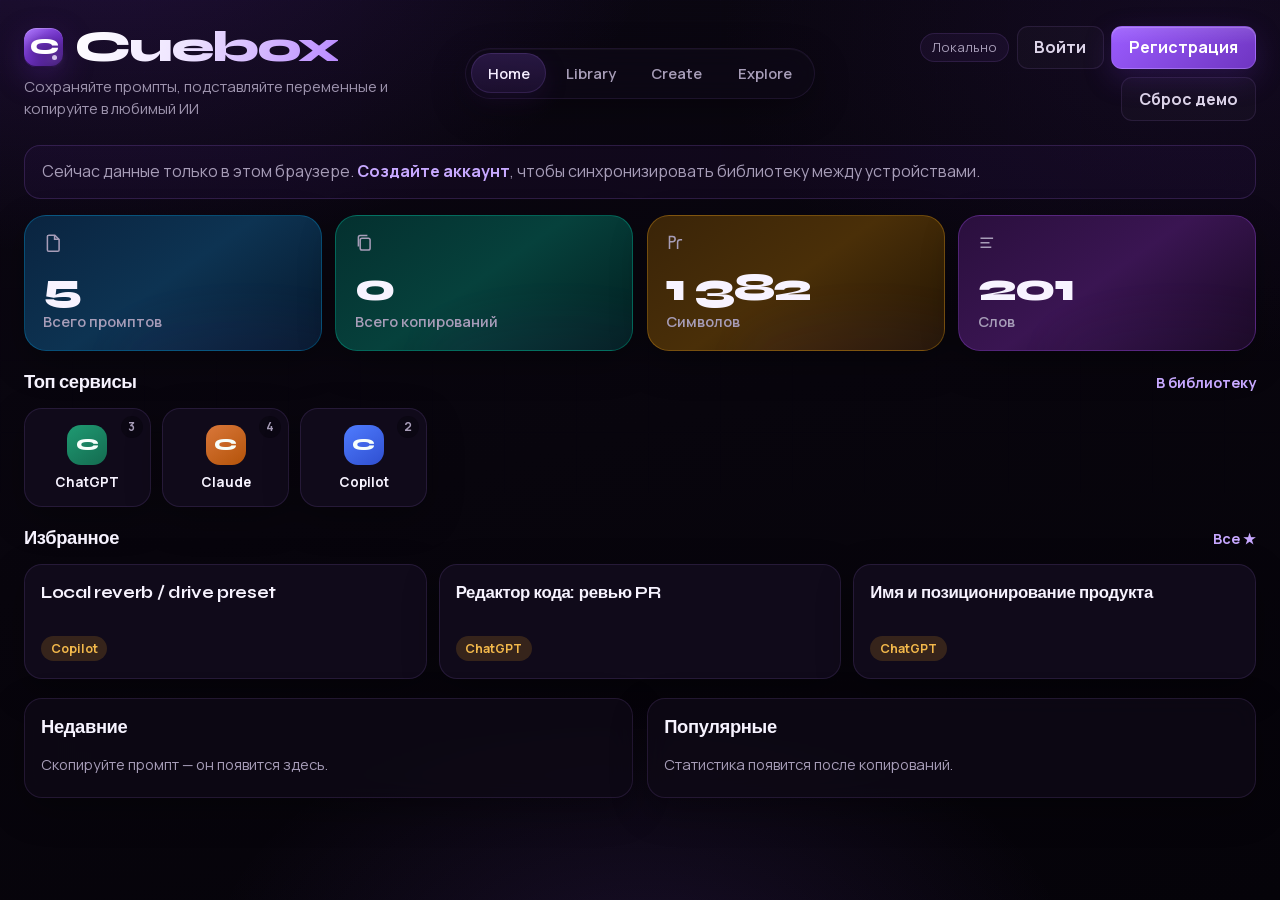
==== sites/cuebox/index.html @ 35fe30e4 "Merged studio site" ====
<!DOCTYPE html><html lang="ru" class="__variable_7abc1f __variable_38dc4b __variable_5d1bfa h-full antialiased"><head><meta charSet="utf-8"/><meta name="viewport" content="width=device-width, initial-scale=1"/><link rel="preload" href="_next/static/media/4c9affa5bc8f420e-s.p.woff2" as="font" crossorigin="" type="font/woff2"/><link rel="preload" href="_next/static/media/558ca1a6aa3cb55e-s.p.woff2" as="font" crossorigin="" type="font/woff2"/><link rel="preload" href="_next/static/media/875ae681bfde4580-s.p.woff2" as="font" crossorigin="" type="font/woff2"/><link rel="preload" href="_next/static/media/8a1d8947e5852e30-s.p.woff2" as="font" crossorigin="" type="font/woff2"/><link rel="preload" href="_next/static/media/ac0e76ddaeeb7981-s.p.woff2" as="font" crossorigin="" type="font/woff2"/><link rel="stylesheet" href="_next/static/css/acbb46bc9d952045.css" data-precedence="next"/><link rel="preload" as="script" fetchPriority="low" href="_next/static/chunks/webpack-81bd179ab46194bc.js"/><script src="_next/static/chunks/4bd1b696-92152b0f5947070d.js" async=""></script><script src="_next/static/chunks/794-9c138c26efa1c28a.js" async=""></script><script src="_next/static/chunks/main-app-238b78edca718746.js" async=""></script><script src="_next/static/chunks/921-24b5e405e42cf2b5.js" async=""></script><script src="_next/static/chunks/512-4f1bf16a954cf375.js" async=""></script><script src="_next/static/chunks/app/layout-832fd880aa1010cd.js" async=""></script><script src="_next/static/chunks/500-b13bb91f5a6311b6.js" async=""></script><script src="_next/static/chunks/app/page-c07bf9dcd7ffc305.js" async=""></script><meta name="theme-color" content="#09060f"/><meta name="color-scheme" content="dark"/><title>Cuebox — AI working library</title><meta name="description" content="Рабочее пространство для промптов, чатов, переменных и повторяемых AI-сценариев."/><meta name="application-name" content="Cuebox"/><link rel="shortcut icon" href="../../icon.svg"/><link rel="icon" href="../../icon.svg"/><link rel="apple-touch-icon" href="../../icon.svg"/><meta name="next-size-adjust" content=""/><script src="_next/static/chunks/polyfills-42372ed130431b0a.js" noModule=""></script></head><body class="min-h-full"><div hidden=""><!--$--><!--/$--></div><!--$!--><template data-dgst="BAILOUT_TO_CLIENT_SIDE_RENDERING"></template><div class="app-shell"><p class="list-empty">Загрузка Cuebox…</p></div><!--/$--><!--$--><!--/$--><!--$!--><template data-dgst="BAILOUT_TO_CLIENT_SIDE_RENDERING"></template><!--/$--><script src="_next/static/chunks/webpack-81bd179ab46194bc.js" id="_R_" async=""></script><script>(self.__next_f=self.__next_f||[]).push([0])</script><script>self.__next_f.push([1,"1:\"$Sreact.fragment\"\n2:I[6467,[\"921\",\"static/chunks/921-24b5e405e42cf2b5.js\",\"512\",\"static/chunks/512-4f1bf16a954cf375.js\",\"177\",\"static/chunks/app/layout-832fd880aa1010cd.js\"],\"AuthProvider\"]\n3:I[5512,[\"921\",\"static/chunks/921-24b5e405e42cf2b5.js\",\"512\",\"static/chunks/512-4f1bf16a954cf375.js\",\"177\",\"static/chunks/app/layout-832fd880aa1010cd.js\"],\"LibraryProvider\"]\n4:I[7121,[],\"\"]\n5:I[4581,[],\"\"]\n6:I[282,[\"921\",\"static/chunks/921-24b5e405e42cf2b5.js\",\"512\",\"static/chunks/512-4f1bf16a954cf375.js\",\"177\",\"static/chunks/app/layout-832fd880aa1010cd.js\"],\"Analytics\"]\n7:I[5064,[\"921\",\"static/chunks/921-24b5e405e42cf2b5.js\",\"500\",\"static/chunks/500-b13bb91f5a6311b6.js\",\"512\",\"static/chunks/512-4f1bf16a954cf375.js\",\"974\",\"static/chunks/app/page-c07bf9dcd7ffc305.js\"],\"AppShell\"]\n8:I[484,[],\"OutletBoundary\"]\n9:\"$Sreact.suspense\"\nb:I[484,[],\"ViewportBoundary\"]\nd:I[484,[],\"MetadataBoundary\"]\nf:I[7123,[],\"default\",1]\n:HL[\"/sites/cuebox/_next/static/media/4c9affa5bc8f420e-s.p.woff2\",\"font\",{\"crossOrigin\":\"\",\"type\":\"font/woff2\"}]\n:HL[\"/sites/cuebox/_next/static/media/558ca1a6aa3cb55e-s.p.woff2\",\"font\",{\"crossOrigin\":\"\",\"type\":\"font/woff2\"}]\n:HL[\"/sites/cuebox/_next/static/media/875ae681bfde4580-s.p.woff2\",\"font\",{\"crossOrigin\":\"\",\"type\":\"font/woff2\"}]\n:HL[\"/sites/cuebox/_next/static/media/8a1d8947e5852e30-s.p.woff2\",\"font\",{\"crossOrigin\":\"\",\"type\":\"font/woff2\"}]\n:HL[\"/sites/cuebox/_next/static/media/ac0e76ddaeeb7981-s.p.woff2\",\"font\",{\"crossOrigin\":\"\",\"type\":\"font/woff2\"}]\n:HL[\"/sites/cuebox/_next/static/css/acbb46bc9d952045.css\",\"style\"]\n0:{\"P\":null,\"c\":[\"\",\"\"],\"q\":\"\",\"i\":false,\"f\":[[[\"\",{\"children\":[\"__PAGE__\",{},\"$undefined\",\"$undefined\",4608]},\"$undefined\",\"$undefined\",4624],[[\"$\",\"$1\",\"c\",{\"children\":[[[\"$\",\"link\",\"0\",{\"rel\":\"stylesheet\",\"href\":\"/sites/cuebox/_next/static/css/acbb46bc9d952045.css\",\"precedence\":\"next\",\"crossOrigin\":\"$undefined\",\"nonce\":\"$undefined\"}]],[\"$\",\"html\",null,{\"lang\":\"ru\",\"className\":\"__variable_7abc1f __variable_38dc4b __variable_5d1bfa h-full antialiased\",\"children\":[\"$\",\"body\",null,{\"className\":\"min-h-full\",\"children\":[[\"$\",\"$L2\",null,{\"children\":[\"$\",\"$L3\",null,{\"children\":[\"$\",\"$L4\",null,{\"parallelRouterKey\":\"children\",\"error\":\"$undefined\",\"errorStyles\":\"$undefined\",\"errorScripts\":\"$undefined\",\"template\":[\"$\",\"$L5\",null,{}],\"templateStyles\":\"$undefined\",\"templateScripts\":\"$undefined\",\"notFound\":[[[\"$\",\"title\",null,{\"children\":\"404: This page could not be found.\"}],[\"$\",\"div\",null,{\"style\":{\"fontFamily\":\"system-ui,\\\"Segoe UI\\\",Roboto,Helvetica,Arial,sans-serif,\\\"Apple Color Emoji\\\",\\\"Segoe UI Emoji\\\"\",\"height\":\"100vh\",\"textAlign\":\"center\",\"display\":\"flex\",\"flexDirection\":\"column\",\"alignItems\":\"center\",\"justifyContent\":\"center\"},\"children\":[\"$\",\"div\",null,{\"children\":[[\"$\",\"style\",null,{\"dangerouslySetInnerHTML\":{\"__html\":\"body{color:#000;background:#fff;margin:0}.next-error-h1{border-right:1px solid rgba(0,0,0,.3)}@media (prefers-color-scheme:dark){body{color:#fff;background:#000}.next-error-h1{border-right:1px solid rgba(255,255,255,.3)}}\"}}],[\"$\",\"h1\",null,{\"className\":\"next-error-h1\",\"style\":{\"display\":\"inline-block\",\"margin\":\"0 20px 0 0\",\"padding\":\"0 23px 0 0\",\"fontSize\":24,\"fontWeight\":500,\"verticalAlign\":\"top\",\"lineHeight\":\"49px\"},\"children\":404}],[\"$\",\"div\",null,{\"style\":{\"display\":\"inline-block\"},\"children\":[\"$\",\"h2\",null,{\"style\":{\"fontSize\":14,\"fontWeight\":400,\"lineHeight\":\"49px\",\"margin\":0},\"children\":\"This page could not be found.\"}]}]]}]}]],[]],\"forbidden\":\"$undefined\",\"unauthorized\":\"$undefined\"}]}]}],[\"$\",\"$L6\",null,{}]]}]}]]}],{\"children\":[[\"$\",\"$1\",\"c\",{\"children\":[[\"$\",\"$L7\",null,{}],null,[\"$\",\"$L8\",null,{\"children\":[\"$\",\"$9\",null,{\"name\":\"Next.MetadataOutlet\",\"children\":\"$@a\"}]}]]}],{},null,false,null]},null,false,null],[\"$\",\"$1\",\"h\",{\"children\":[null,[\"$\",\"$Lb\",null,{\"children\":\"$Lc\"}],[\"$\",\"div\",null,{\"hidden\":true,\"children\":[\"$\",\"$Ld\",null,{\"children\":[\"$\",\"$9\",null,{\"name\":\"Next.Metadata\",\"children\":\"$Le\"}]}]}],[\"$\",\"meta\",null,{\"name\":\"next-size-adjust\",\"content\":\"\"}]]}],false]],\"m\":\"$undefined\",\"G\":[\"$f\",[]],\"S\":true,\"h\":null,\"r\":\"$undefined\",\"s\":\"$undefined\",\"a\":\"$undefined\",\"l\":\"$undefined\",\"p\":\"$undefined\",\"d\":\"$undefined\",\"b\":\"Xi_tEoagxiDTDl_vmZQxE\"}\nc:[[\"$\",\"meta\",\"0\",{\"charSet\":\"utf-8\"}],[\"$\",\"meta\",\"1\",{\"name\":\"viewport\",\"content\":\"width=device-width, initial-scale=1\"}],[\"$\",\"meta\",\"2\",{\"name\":\"theme-color\",\"content\":\"#09060f\"}],[\"$\",\"meta\",\"3\",{\"name\":\"color-scheme\",\"content\":\"dark\"}]]\n10:I[6869,[],\"IconMark\"]\na:null\ne:[[\"$\",\"title\",\"0\",{\"children\":\"Cuebox — AI working library\"}],[\"$\",\"meta\",\"1\",{\"name\":\"description\",\"content\":\"Рабочее пространство для промптов, чатов, переменных и повторяемых AI-сценариев.\"}],[\"$\",\"meta\",\"2\",{\"name\":\"application-name\",\"content\":\"Cuebox\"}],[\"$\",\"link\",\"3\",{\"rel\":\"shortcut icon\",\"href\":\"/icon.svg\"}],[\"$\",\"link\",\"4\",{\"rel\":\"icon\",\"href\":\"/icon.svg\"}],[\"$\",\"link\",\"5\",{\"rel\":\"apple-touch-icon\",\"href\":\"/icon.svg\"}],[\"$\",\"$L10\",\"6\",{}]]\n"])</script></body></html>
---- sites/cuebox/_next/static/css/acbb46bc9d952045.css ----
@font-face{font-family:Syne;font-style:normal;font-weight:600;font-display:swap;src:url(../media/0da54fcd0470ea43-s.woff2) format("woff2");unicode-range:u+0370-0377,u+037a-037f,u+0384-038a,u+038c,u+038e-03a1,u+03a3-03ff}@font-face{font-family:Syne;font-style:normal;font-weight:600;font-display:swap;src:url(../media/680a7121f7a85e3f-s.woff2) format("woff2");unicode-range:u+0100-02ba,u+02bd-02c5,u+02c7-02cc,u+02ce-02d7,u+02dd-02ff,u+0304,u+0308,u+0329,u+1d00-1dbf,u+1e00-1e9f,u+1ef2-1eff,u+2020,u+20a0-20ab,u+20ad-20c4,u+2113,u+2c60-2c7f,u+a720-a7ff}@font-face{font-family:Syne;font-style:normal;font-weight:600;font-display:swap;src:url(../media/8a1d8947e5852e30-s.p.woff2) format("woff2");unicode-range:u+00??,u+0131,u+0152-0153,u+02bb-02bc,u+02c6,u+02da,u+02dc,u+0304,u+0308,u+0329,u+2000-206f,u+20ac,u+2122,u+2191,u+2193,u+2212,u+2215,u+feff,u+fffd}@font-face{font-family:Syne;font-style:normal;font-weight:700;font-display:swap;src:url(../media/0da54fcd0470ea43-s.woff2) format("woff2");unicode-range:u+0370-0377,u+037a-037f,u+0384-038a,u+038c,u+038e-03a1,u+03a3-03ff}@font-face{font-family:Syne;font-style:normal;font-weight:700;font-display:swap;src:url(../media/680a7121f7a85e3f-s.woff2) format("woff2");unicode-range:u+0100-02ba,u+02bd-02c5,u+02c7-02cc,u+02ce-02d7,u+02dd-02ff,u+0304,u+0308,u+0329,u+1d00-1dbf,u+1e00-1e9f,u+1ef2-1eff,u+2020,u+20a0-20ab,u+20ad-20c4,u+2113,u+2c60-2c7f,u+a720-a7ff}@font-face{font-family:Syne;font-style:normal;font-weight:700;font-display:swap;src:url(../media/8a1d8947e5852e30-s.p.woff2) format("woff2");unicode-range:u+00??,u+0131,u+0152-0153,u+02bb-02bc,u+02c6,u+02da,u+02dc,u+0304,u+0308,u+0329,u+2000-206f,u+20ac,u+2122,u+2191,u+2193,u+2212,u+2215,u+feff,u+fffd}@font-face{font-family:Syne;font-style:normal;font-weight:800;font-display:swap;src:url(../media/0da54fcd0470ea43-s.woff2) format("woff2");unicode-range:u+0370-0377,u+037a-037f,u+0384-038a,u+038c,u+038e-03a1,u+03a3-03ff}@font-face{font-family:Syne;font-style:normal;font-weight:800;font-display:swap;src:url(../media/680a7121f7a85e3f-s.woff2) format("woff2");unicode-range:u+0100-02ba,u+02bd-02c5,u+02c7-02cc,u+02ce-02d7,u+02dd-02ff,u+0304,u+0308,u+0329,u+1d00-1dbf,u+1e00-1e9f,u+1ef2-1eff,u+2020,u+20a0-20ab,u+20ad-20c4,u+2113,u+2c60-2c7f,u+a720-a7ff}@font-face{font-family:Syne;font-style:normal;font-weight:800;font-display:swap;src:url(../media/8a1d8947e5852e30-s.p.woff2) format("woff2");unicode-range:u+00??,u+0131,u+0152-0153,u+02bb-02bc,u+02c6,u+02da,u+02dc,u+0304,u+0308,u+0329,u+2000-206f,u+20ac,u+2122,u+2191,u+2193,u+2212,u+2215,u+feff,u+fffd}@font-face{font-family:Syne Fallback;src:local("Arial");ascent-override:93.93%;descent-override:27.93%;line-gap-override:0.00%;size-adjust:98.47%}.__className_7abc1f{font-family:Syne,Syne Fallback;font-style:normal}.__variable_7abc1f{--font-syne:"Syne","Syne Fallback"}@font-face{font-family:Manrope;font-style:normal;font-weight:400;font-display:swap;src:url(../media/438aa629764e75f3-s.woff2) format("woff2");unicode-range:u+0460-052f,u+1c80-1c8a,u+20b4,u+2de0-2dff,u+a640-a69f,u+fe2e-fe2f}@font-face{font-family:Manrope;font-style:normal;font-weight:400;font-display:swap;src:url(../media/875ae681bfde4580-s.p.woff2) format("woff2");unicode-range:u+0301,u+0400-045f,u+0490-0491,u+04b0-04b1,u+2116}@font-face{font-family:Manrope;font-style:normal;font-weight:400;font-display:swap;src:url(../media/51251f8b9793cdb3-s.woff2) format("woff2");unicode-range:u+0370-0377,u+037a-037f,u+0384-038a,u+038c,u+038e-03a1,u+03a3-03ff}@font-face{font-family:Manrope;font-style:normal;font-weight:400;font-display:swap;src:url(../media/e857b654a2caa584-s.woff2) format("woff2");unicode-range:u+0102-0103,u+0110-0111,u+0128-0129,u+0168-0169,u+01a0-01a1,u+01af-01b0,u+0300-0301,u+0303-0304,u+0308-0309,u+0323,u+0329,u+1ea0-1ef9,u+20ab}@font-face{font-family:Manrope;font-style:normal;font-weight:400;font-display:swap;src:url(../media/cc978ac5ee68c2b6-s.woff2) format("woff2");unicode-range:u+0100-02ba,u+02bd-02c5,u+02c7-02cc,u+02ce-02d7,u+02dd-02ff,u+0304,u+0308,u+0329,u+1d00-1dbf,u+1e00-1e9f,u+1ef2-1eff,u+2020,u+20a0-20ab,u+20ad-20c4,u+2113,u+2c60-2c7f,u+a720-a7ff}@font-face{font-family:Manrope;font-style:normal;font-weight:400;font-display:swap;src:url(../media/4c9affa5bc8f420e-s.p.woff2) format("woff2");unicode-range:u+00??,u+0131,u+0152-0153,u+02bb-02bc,u+02c6,u+02da,u+02dc,u+0304,u+0308,u+0329,u+2000-206f,u+20ac,u+2122,u+2191,u+2193,u+2212,u+2215,u+feff,u+fffd}@font-face{font-family:Manrope;font-style:normal;font-weight:500;font-display:swap;src:url(../media/438aa629764e75f3-s.woff2) format("woff2");unicode-range:u+0460-052f,u+1c80-1c8a,u+20b4,u+2de0-2dff,u+a640-a69f,u+fe2e-fe2f}@font-face{font-family:Manrope;font-style:normal;font-weight:500;font-display:swap;src:url(../media/875ae681bfde4580-s.p.woff2) format("woff2");unicode-range:u+0301,u+0400-045f,u+0490-0491,u+04b0-04b1,u+2116}@font-face{font-family:Manrope;font-style:normal;font-weight:500;font-display:swap;src:url(../media/51251f8b9793cdb3-s.woff2) format("woff2");unicode-range:u+0370-0377,u+037a-037f,u+0384-038a,u+038c,u+038e-03a1,u+03a3-03ff}@font-face{font-family:Manrope;font-style:normal;font-weight:500;font-display:swap;src:url(../media/e857b654a2caa584-s.woff2) format("woff2");unicode-range:u+0102-0103,u+0110-0111,u+0128-0129,u+0168-0169,u+01a0-01a1,u+01af-01b0,u+0300-0301,u+0303-0304,u+0308-0309,u+0323,u+0329,u+1ea0-1ef9,u+20ab}@font-face{font-family:Manrope;font-style:normal;font-weight:500;font-display:swap;src:url(../media/cc978ac5ee68c2b6-s.woff2) format("woff2");unicode-range:u+0100-02ba,u+02bd-02c5,u+02c7-02cc,u+02ce-02d7,u+02dd-02ff,u+0304,u+0308,u+0329,u+1d00-1dbf,u+1e00-1e9f,u+1ef2-1eff,u+2020,u+20a0-20ab,u+20ad-20c4,u+2113,u+2c60-2c7f,u+a720-a7ff}@font-face{font-family:Manrope;font-style:normal;font-weight:500;font-display:swap;src:url(../media/4c9affa5bc8f420e-s.p.woff2) format("woff2");unicode-range:u+00??,u+0131,u+0152-0153,u+02bb-02bc,u+02c6,u+02da,u+02dc,u+0304,u+0308,u+0329,u+2000-206f,u+20ac,u+2122,u+2191,u+2193,u+2212,u+2215,u+feff,u+fffd}@font-face{font-family:Manrope;font-style:normal;font-weight:600;font-display:swap;src:url(../media/438aa629764e75f3-s.woff2) format("woff2");unicode-range:u+0460-052f,u+1c80-1c8a,u+20b4,u+2de0-2dff,u+a640-a69f,u+fe2e-fe2f}@font-face{font-family:Manrope;font-style:normal;font-weight:600;font-display:swap;src:url(../media/875ae681bfde4580-s.p.woff2) format("woff2");unicode-range:u+0301,u+0400-045f,u+0490-0491,u+04b0-04b1,u+2116}@font-face{font-family:Manrope;font-style:normal;font-weight:600;font-display:swap;src:url(../media/51251f8b9793cdb3-s.woff2) format("woff2");unicode-range:u+0370-0377,u+037a-037f,u+0384-038a,u+038c,u+038e-03a1,u+03a3-03ff}@font-face{font-family:Manrope;font-style:normal;font-weight:600;font-display:swap;src:url(../media/e857b654a2caa584-s.woff2) format("woff2");unicode-range:u+0102-0103,u+0110-0111,u+0128-0129,u+0168-0169,u+01a0-01a1,u+01af-01b0,u+0300-0301,u+0303-0304,u+0308-0309,u+0323,u+0329,u+1ea0-1ef9,u+20ab}@font-face{font-family:Manrope;font-style:normal;font-weight:600;font-display:swap;src:url(../media/cc978ac5ee68c2b6-s.woff2) format("woff2");unicode-range:u+0100-02ba,u+02bd-02c5,u+02c7-02cc,u+02ce-02d7,u+02dd-02ff,u+0304,u+0308,u+0329,u+1d00-1dbf,u+1e00-1e9f,u+1ef2-1eff,u+2020,u+20a0-20ab,u+20ad-20c4,u+2113,u+2c60-2c7f,u+a720-a7ff}@font-face{font-family:Manrope;font-style:normal;font-weight:600;font-display:swap;src:url(../media/4c9affa5bc8f420e-s.p.woff2) format("woff2");unicode-range:u+00??,u+0131,u+0152-0153,u+02bb-02bc,u+02c6,u+02da,u+02dc,u+0304,u+0308,u+0329,u+2000-206f,u+20ac,u+2122,u+2191,u+2193,u+2212,u+2215,u+feff,u+fffd}@font-face{font-family:Manrope;font-style:normal;font-weight:700;font-display:swap;src:url(../media/438aa629764e75f3-s.woff2) format("woff2");unicode-range:u+0460-052f,u+1c80-1c8a,u+20b4,u+2de0-2dff,u+a640-a69f,u+fe2e-fe2f}@font-face{font-family:Manrope;font-style:normal;font-weight:700;font-display:swap;src:url(../media/875ae681bfde4580-s.p.woff2) format("woff2");unicode-range:u+0301,u+0400-045f,u+0490-0491,u+04b0-04b1,u+2116}@font-face{font-family:Manrope;font-style:normal;font-weight:700;font-display:swap;src:url(../media/51251f8b9793cdb3-s.woff2) format("woff2");unicode-range:u+0370-0377,u+037a-037f,u+0384-038a,u+038c,u+038e-03a1,u+03a3-03ff}@font-face{font-family:Manrope;font-style:normal;font-weight:700;font-display:swap;src:url(../media/e857b654a2caa584-s.woff2) format("woff2");unicode-range:u+0102-0103,u+0110-0111,u+0128-0129,u+0168-0169,u+01a0-01a1,u+01af-01b0,u+0300-0301,u+0303-0304,u+0308-0309,u+0323,u+0329,u+1ea0-1ef9,u+20ab}@font-face{font-family:Manrope;font-style:normal;font-weight:700;font-display:swap;src:url(../media/cc978ac5ee68c2b6-s.woff2) format("woff2");unicode-range:u+0100-02ba,u+02bd-02c5,u+02c7-02cc,u+02ce-02d7,u+02dd-02ff,u+0304,u+0308,u+0329,u+1d00-1dbf,u+1e00-1e9f,u+1ef2-1eff,u+2020,u+20a0-20ab,u+20ad-20c4,u+2113,u+2c60-2c7f,u+a720-a7ff}@font-face{font-family:Manrope;font-style:normal;font-weight:700;font-display:swap;src:url(../media/4c9affa5bc8f420e-s.p.woff2) format("woff2");unicode-range:u+00??,u+0131,u+0152-0153,u+02bb-02bc,u+02c6,u+02da,u+02dc,u+0304,u+0308,u+0329,u+2000-206f,u+20ac,u+2122,u+2191,u+2193,u+2212,u+2215,u+feff,u+fffd}@font-face{font-family:Manrope Fallback;src:local("Arial");ascent-override:103.31%;descent-override:29.07%;line-gap-override:0.00%;size-adjust:103.19%}.__className_38dc4b{font-family:Manrope,Manrope Fallback;font-style:normal}.__variable_38dc4b{--font-manrope:"Manrope","Manrope Fallback"}@font-face{font-family:JetBrains Mono;font-style:normal;font-weight:400;font-display:swap;src:url(../media/edc640959b0c7826-s.woff2) format("woff2");unicode-range:u+0460-052f,u+1c80-1c8a,u+20b4,u+2de0-2dff,u+a640-a69f,u+fe2e-fe2f}@font-face{font-family:JetBrains Mono;font-style:normal;font-weight:400;font-display:swap;src:url(../media/ac0e76ddaeeb7981-s.p.woff2) format("woff2");unicode-range:u+0301,u+0400-045f,u+0490-0491,u+04b0-04b1,u+2116}@font-face{font-family:JetBrains Mono;font-style:normal;font-weight:400;font-display:swap;src:url(../media/64d784ea54a4acde-s.woff2) format("woff2");unicode-range:u+0370-0377,u+037a-037f,u+0384-038a,u+038c,u+038e-03a1,u+03a3-03ff}@font-face{font-family:JetBrains Mono;font-style:normal;font-weight:400;font-display:swap;src:url(../media/ff71da380fbe67dd-s.woff2) format("woff2");unicode-range:u+0102-0103,u+0110-0111,u+0128-0129,u+0168-0169,u+01a0-01a1,u+01af-01b0,u+0300-0301,u+0303-0304,u+0308-0309,u+0323,u+0329,u+1ea0-1ef9,u+20ab}@font-face{font-family:JetBrains Mono;font-style:normal;font-weight:400;font-display:swap;src:url(../media/6d831b18ae5b01dc-s.woff2) format("woff2");unicode-range:u+0100-02ba,u+02bd-02c5,u+02c7-02cc,u+02ce-02d7,u+02dd-02ff,u+0304,u+0308,u+0329,u+1d00-1dbf,u+1e00-1e9f,u+1ef2-1eff,u+2020,u+20a0-20ab,u+20ad-20c4,u+2113,u+2c60-2c7f,u+a720-a7ff}@font-face{font-family:JetBrains Mono;font-style:normal;font-weight:400;font-display:swap;src:url(../media/558ca1a6aa3cb55e-s.p.woff2) format("woff2");unicode-range:u+00??,u+0131,u+0152-0153,u+02bb-02bc,u+02c6,u+02da,u+02dc,u+0304,u+0308,u+0329,u+2000-206f,u+20ac,u+2122,u+2191,u+2193,u+2212,u+2215,u+feff,u+fffd}@font-face{font-family:JetBrains Mono;font-style:normal;font-weight:500;font-display:swap;src:url(../media/edc640959b0c7826-s.woff2) format("woff2");unicode-range:u+0460-052f,u+1c80-1c8a,u+20b4,u+2de0-2dff,u+a640-a69f,u+fe2e-fe2f}@font-face{font-family:JetBrains Mono;font-style:normal;font-weight:500;font-display:swap;src:url(../media/ac0e76ddaeeb7981-s.p.woff2) format("woff2");unicode-range:u+0301,u+0400-045f,u+0490-0491,u+04b0-04b1,u+2116}@font-face{font-family:JetBrains Mono;font-style:normal;font-weight:500;font-display:swap;src:url(../media/64d784ea54a4acde-s.woff2) format("woff2");unicode-range:u+0370-0377,u+037a-037f,u+0384-038a,u+038c,u+038e-03a1,u+03a3-03ff}@font-face{font-family:JetBrains Mono;font-style:normal;font-weight:500;font-display:swap;src:url(../media/ff71da380fbe67dd-s.woff2) format("woff2");unicode-range:u+0102-0103,u+0110-0111,u+0128-0129,u+0168-0169,u+01a0-01a1,u+01af-01b0,u+0300-0301,u+0303-0304,u+0308-0309,u+0323,u+0329,u+1ea0-1ef9,u+20ab}@font-face{font-family:JetBrains Mono;font-style:normal;font-weight:500;font-display:swap;src:url(../media/6d831b18ae5b01dc-s.woff2) format("woff2");unicode-range:u+0100-02ba,u+02bd-02c5,u+02c7-02cc,u+02ce-02d7,u+02dd-02ff,u+0304,u+0308,u+0329,u+1d00-1dbf,u+1e00-1e9f,u+1ef2-1eff,u+2020,u+20a0-20ab,u+20ad-20c4,u+2113,u+2c60-2c7f,u+a720-a7ff}@font-face{font-family:JetBrains Mono;font-style:normal;font-weight:500;font-display:swap;src:url(../media/558ca1a6aa3cb55e-s.p.woff2) format("woff2");unicode-range:u+00??,u+0131,u+0152-0153,u+02bb-02bc,u+02c6,u+02da,u+02dc,u+0304,u+0308,u+0329,u+2000-206f,u+20ac,u+2122,u+2191,u+2193,u+2212,u+2215,u+feff,u+fffd}@font-face{font-family:JetBrains Mono Fallback;src:local("Arial");ascent-override:75.79%;descent-override:22.29%;line-gap-override:0.00%;size-adjust:134.59%}.__className_5d1bfa{font-family:JetBrains Mono,JetBrains Mono Fallback;font-style:normal}.__variable_5d1bfa{--font-jetbrains-mono:"JetBrains Mono","JetBrains Mono Fallback"}

/*! tailwindcss v4.3.3 | MIT License | https://tailwindcss.com */@layer properties{@supports (((-webkit-hyphens:none)) and (not (margin-trim:inline))) or ((-moz-orient:inline) and (not (color:rgb(from red r g b)))){*,::backdrop,:after,:before{--tw-border-style:solid;--tw-shadow:0 0 #0000;--tw-shadow-color:initial;--tw-shadow-alpha:100%;--tw-inset-shadow:0 0 #0000;--tw-inset-shadow-color:initial;--tw-inset-shadow-alpha:100%;--tw-ring-color:initial;--tw-ring-shadow:0 0 #0000;--tw-inset-ring-color:initial;--tw-inset-ring-shadow:0 0 #0000;--tw-ring-inset:initial;--tw-ring-offset-width:0px;--tw-ring-offset-color:#fff;--tw-ring-offset-shadow:0 0 #0000;--tw-outline-style:solid;--tw-blur:initial;--tw-brightness:initial;--tw-contrast:initial;--tw-grayscale:initial;--tw-hue-rotate:initial;--tw-invert:initial;--tw-opacity:initial;--tw-saturate:initial;--tw-sepia:initial;--tw-drop-shadow:initial;--tw-drop-shadow-color:initial;--tw-drop-shadow-alpha:100%;--tw-drop-shadow-size:initial}}}@layer theme{:host,:root{--font-mono:var(--font-mono);--ease-out:cubic-bezier(0,0,.2,1);--default-font-family:var(--font-body);--default-mono-font-family:var(--font-mono)}}@layer base{*,::backdrop,:after,:before{box-sizing:border-box;border:0 solid;margin:0;padding:0}::file-selector-button{box-sizing:border-box;border:0 solid;margin:0;padding:0}:host,html{-webkit-text-size-adjust:100%;tab-size:4;line-height:1.5;font-family:var(--default-font-family,-apple-system,BlinkMacSystemFont,"Segoe UI",Roboto,"Helvetica Neue","Noto Sans",Arial,sans-serif,"Apple Color Emoji","Segoe UI Emoji","Segoe UI Symbol","Noto Color Emoji");font-feature-settings:var(--default-font-feature-settings,normal);font-variation-settings:var(--default-font-variation-settings,normal);-webkit-tap-highlight-color:transparent}hr{height:0;color:inherit;border-top-width:1px}abbr:where([title]){-webkit-text-decoration:underline dotted;text-decoration:underline dotted}h1,h2,h3,h4,h5,h6{font-size:inherit;font-weight:inherit}a{color:inherit;-webkit-text-decoration:inherit;text-decoration:inherit}b,strong{font-weight:bolder}code,kbd,pre,samp{font-family:var(--default-mono-font-family,ui-monospace,SFMono-Regular,Menlo,Monaco,Consolas,"Liberation Mono","Courier New",monospace);font-feature-settings:var(--default-mono-font-feature-settings,normal);font-variation-settings:var(--default-mono-font-variation-settings,normal);font-size:1em}small{font-size:80%}sub,sup{vertical-align:baseline;font-size:75%;line-height:0;position:relative}sub{bottom:-.25em}sup{top:-.5em}table{text-indent:0;border-color:inherit;border-collapse:collapse}:-moz-focusring:where(:not(iframe)){outline:auto}progress{vertical-align:baseline}summary{display:list-item}menu,ol,ul{list-style:none}audio,canvas,embed,iframe,img,object,svg,video{vertical-align:middle;display:block}img,video{max-width:100%;height:auto}button,input,optgroup,select,textarea{font:inherit;font-feature-settings:inherit;font-variation-settings:inherit;letter-spacing:inherit;color:inherit;opacity:1;background-color:#0000;border-radius:0}::file-selector-button{font:inherit;font-feature-settings:inherit;font-variation-settings:inherit;letter-spacing:inherit;color:inherit;opacity:1;background-color:#0000;border-radius:0}:where(select:is([multiple],[size])) optgroup{font-weight:bolder}:where(select:is([multiple],[size])) optgroup option{padding-inline-start:20px}::file-selector-button{margin-inline-end:4px}::placeholder{opacity:1}@supports (not ((-webkit-appearance:-apple-pay-button))) or (contain-intrinsic-size:1px){::placeholder{color:currentColor}@supports (color:color-mix(in lab,red,red)){::placeholder{color:color-mix(in oklab,currentcolor 50%,transparent)}}}textarea{resize:vertical}::-webkit-search-decoration{-webkit-appearance:none}::-webkit-date-and-time-value{min-height:1lh;text-align:inherit}::-webkit-datetime-edit{display:inline-flex}::-webkit-datetime-edit-fields-wrapper{padding:0}::-webkit-datetime-edit,::-webkit-datetime-edit-year-field{padding-block:0}::-webkit-datetime-edit-day-field,::-webkit-datetime-edit-month-field{padding-block:0}::-webkit-datetime-edit-hour-field,::-webkit-datetime-edit-minute-field{padding-block:0}::-webkit-datetime-edit-millisecond-field,::-webkit-datetime-edit-second-field{padding-block:0}::-webkit-datetime-edit-meridiem-field{padding-block:0}::-webkit-calendar-picker-indicator{line-height:1}:-moz-ui-invalid{box-shadow:none}button,input:where([type=button],[type=reset],[type=submit]){appearance:button}::file-selector-button{appearance:button}::-webkit-inner-spin-button,::-webkit-outer-spin-button{height:auto}[hidden]:where(:not([hidden=until-found])){display:none!important}}@layer components;@layer utilities{.visible{visibility:visible}.sr-only{clip-path:inset(50%);white-space:nowrap;border-width:0;width:1px;height:1px;margin:-1px;padding:0;position:absolute;overflow:hidden}.block{display:block}.contents{display:contents}.flex{display:flex}.inline{display:inline}.table{display:table}.h-full{height:100%}.min-h-full{min-height:100%}.flex-wrap{flex-wrap:wrap}.border{border-style:var(--tw-border-style);border-width:1px}.antialiased{-webkit-font-smoothing:antialiased;-moz-osx-font-smoothing:grayscale}.shadow{--tw-shadow:0 1px 3px 0 var(--tw-shadow-color,#0000001a),0 1px 2px -1px var(--tw-shadow-color,#0000001a);box-shadow:var(--tw-inset-shadow),var(--tw-inset-ring-shadow),var(--tw-ring-offset-shadow),var(--tw-ring-shadow),var(--tw-shadow)}.outline{outline-style:var(--tw-outline-style);outline-width:1px}.filter{filter:var(--tw-blur,) var(--tw-brightness,) var(--tw-contrast,) var(--tw-grayscale,) var(--tw-hue-rotate,) var(--tw-invert,) var(--tw-saturate,) var(--tw-sepia,) var(--tw-drop-shadow,)}}:root{color-scheme:dark;--void:#04050d;--paper:#070a18;--ink:#e2f4ff;--ink-soft:#8aa2c8;--mist:#16203c;--accent:#00e5ff;--accent-deep:#0091b8;--accent-text:#6bedff;--magenta:#ff2d9b;--violet:#a855f7;--amber:#ffb020;--danger:#ff4d6d;--glass-soft:#60b0ff0a;--glass:#66b8ff12;--glass-strong:#70c0ff1f;--panel:#0a0f21b8;--panel-strong:#090e1feb;--panel-solid:#0a0f22;--line:#00e5ff24;--line-strong:#00e5ff52;--accent-soft:#00e5ff1a;--accent-line:#00e5ff3d;--accent-edge:#00e5ff80;--ink-veil:#0306108c;--ink-veil-soft:#03061052;--shadow:0 24px 60px #0000008c;--shadow-soft:0 10px 30px #0006;--shadow-lift:0 28px 70px #0000009e;--glow:0 0 24px #00e5ff4d;--glow-strong:0 0 34px #00e5ff73;--glow-magenta:0 0 26px #ff2d9b61;--radius:20px;--radius-sm:14px;--font-display:var(--font-syne),"Segoe UI",sans-serif;--font-body:var(--font-manrope),"Segoe UI",sans-serif;--font-mono:var(--font-jetbrains-mono),ui-monospace,monospace;--ease-out:cubic-bezier(.22,1,.36,1);--ease-spring:cubic-bezier(.34,1.4,.64,1)}*{box-sizing:border-box}body,html{min-height:100%}body{color:var(--ink);font-family:var(--font-body);background:radial-gradient(1100px 640px at 6% -12%,#00e5ff29 0,transparent 60%),radial-gradient(900px 520px at 96% 4%,#ff2d9b24 0,transparent 55%),radial-gradient(760px 460px at 50% 108%,#a855f729 0,transparent 58%),linear-gradient(168deg,#070b1c 0,var(--paper) 46%,var(--void) 100%);background-attachment:fixed;margin:0}body:before{opacity:.5;transform-origin:50% 100%;background-image:linear-gradient(#00e5ff17 1px,#0000 0),linear-gradient(90deg,#00e5ff17 1px,#0000 0);background-size:64px 64px;animation:grid-drift 14s linear infinite;inset:-20% -10% -10%;transform:perspective(520px)rotateX(62deg)scale(1.9);-webkit-mask-image:linear-gradient(#0000 40%,#000 92%);mask-image:linear-gradient(#0000 40%,#000 92%)}body:after,body:before{content:"";pointer-events:none;z-index:0;position:fixed}body:after{mix-blend-mode:screen;opacity:.55;background-image:repeating-linear-gradient(#00e5ff0b 0 1px,#0000 1px 3px);inset:0}a{color:inherit}button,input,select,textarea{font:inherit}.sr-only{clip:rect(0,0,0,0);white-space:nowrap;border:0;width:1px;height:1px;margin:-1px;padding:0;position:absolute;overflow:hidden}.app-shell{z-index:1;width:min(1280px,100% - 2.5rem);animation:rise .75s var(--ease-out) both;margin:0 auto;padding:1.35rem 0 3rem;position:relative}@keyframes rise{0%{opacity:0;transform:translateY(14px)}to{opacity:1;transform:none}}@keyframes brand-in{0%{opacity:0;letter-spacing:-.08em;transform:translateY(8px)}to{opacity:1;letter-spacing:-.045em;transform:none}}@keyframes fade-up{0%{opacity:0;transform:translateY(12px)}to{opacity:1;transform:none}}@keyframes fade-panel{0%{opacity:0;transform:translateY(10px)}to{opacity:1;transform:none}}@keyframes detail-in{0%{opacity:0;transform:translateY(8px)scale(.995)}to{opacity:1;transform:none}}@keyframes soft-pulse{0%,to{opacity:.7;transform:scale(1)}50%{opacity:1;transform:scale(1.05)}}@keyframes shimmer{0%{background-position:0}to{background-position:100%}}@keyframes grid-drift{0%{background-position:0 0,0 0}to{background-position:0 64px,64px 0}}@keyframes scan-sweep{0%{opacity:0;transform:translateY(-100%)}60%,8%{opacity:1}to{opacity:0;transform:translateY(900%)}}@keyframes neon-flicker{0%,to{opacity:1}42%{opacity:1}44%{opacity:.55}46%{opacity:1}62%{opacity:.78}64%{opacity:1}}@keyframes glow-pulse{0%,to{box-shadow:0 0 #00e5ff47}50%{box-shadow:0 0 22px 3px #00e5ff29}}@keyframes hue-cycle{0%{filter:hue-rotate()}to{filter:hue-rotate(1turn)}}@keyframes orbit{0%{transform:rotate(0)}to{transform:rotate(1turn)}}@keyframes glitch-in{0%{opacity:0;clip-path:inset(40% 0 42%);transform:translate(-6px)skew(8deg)}22%{opacity:1;clip-path:inset(8% 0 62%);transform:translate(4px)skew(-6deg)}46%{clip-path:inset(70% 0 12%);transform:translate(-2px)skew(3deg)}70%{clip-path:inset(22% 0 34%);transform:translate(1px)}to{opacity:1;clip-path:inset(0);transform:none}}.site-header{grid-template-columns:minmax(0,1fr) auto minmax(0,1fr);align-items:center;gap:1rem 1.25rem;margin-bottom:1.35rem;display:grid}.brand-block{min-width:0}.brand-row{align-items:center;gap:.65rem;display:flex}.brand-mark{width:2.15rem;height:2.15rem;animation:rise .7s var(--ease-spring) both;flex-shrink:0;display:inline-flex;position:relative}.brand-mark svg{filter:drop-shadow(0 0 10px #00e5ffb3);width:100%;height:100%;animation:neon-flicker 7s step-end 1.2s infinite}.brand-mark:after{content:"";border-left:1px solid #0000;border-bottom:1px solid #0000;border-top:1px solid #0000;border-top-color:var(--accent);border-right:1px solid #0000;border-right-color:var(--magenta);opacity:.75;animation:orbit 5.5s linear infinite;position:absolute;inset:-.32rem}.brand{font-family:var(--font-display);letter-spacing:-.045em;background:linear-gradient(100deg,var(--accent) 0,#7dd3fc 26%,var(--violet) 62%,var(--magenta) 100%);color:#0000;filter:drop-shadow(0 0 18px #00e5ff73);animation:glitch-in .85s var(--ease-out) both;margin:0;font-size:clamp(2rem,3.6vw,2.75rem);font-weight:750;line-height:.95}.brand-link{color:inherit;background:inherit;-webkit-background-clip:text;background-clip:text;text-decoration:none}.tagline{max-width:28rem;color:var(--ink-soft);animation:fade-up .8s var(--ease-out) 80ms both;margin:.55rem 0 0;font-size:.98rem;line-height:1.45}.site-nav{justify-self:center}.site-nav-pill{border:1px solid var(--glass);background:var(--glass);box-shadow:var(--shadow-soft),inset 0 1px 0 var(--glass-strong);-webkit-backdrop-filter:blur(16px)saturate(1.2);backdrop-filter:blur(16px)saturate(1.2);animation:fade-up .75s var(--ease-out) 50ms both;border-radius:999px;align-items:center;gap:.15rem;padding:.28rem;display:inline-flex}.nav-tab{appearance:none;color:var(--ink-soft);font:inherit;cursor:pointer;transition:background .25s var(--ease-out),color .25s var(--ease-out),transform .2s var(--ease-out);background:0 0;border:0;border-radius:999px;padding:.55rem 1rem;font-size:.92rem;font-weight:600;text-decoration:none}.nav-tab:hover{color:var(--ink);background:var(--glass)}.nav-tab.active{color:var(--accent-text);background:var(--panel-strong);box-shadow:0 6px 18px #00e5ff2e}.header-actions{flex-wrap:wrap;justify-content:flex-end;align-items:center;gap:.5rem;display:flex}.toolbar{border:1px solid var(--line);border-radius:var(--radius);background:var(--panel);-webkit-backdrop-filter:blur(14px)saturate(1.15);backdrop-filter:blur(14px)saturate(1.15);box-shadow:var(--shadow),inset 0 1px 0 #00e5ff1f;animation:fade-panel .7s var(--ease-out) .1s both;gap:.85rem;margin-bottom:1rem;padding:1rem 1.1rem;display:grid;position:relative;overflow:hidden}.toolbar:before{content:"";pointer-events:none;background:linear-gradient(#0000,#00e5ff17,#0000);height:12%;animation:scan-sweep 7s linear infinite;position:absolute;top:0;left:0;right:0}.ai-folders{gap:.45rem;display:grid}.ai-folders-label{letter-spacing:.06em;text-transform:uppercase;color:var(--ink-soft);margin:0;font-size:.72rem}.ai-folders-list{flex-wrap:wrap;gap:.4rem;margin:0;padding:0;list-style:none;display:flex}.ai-folder{border:1px solid var(--line);background:var(--glass);border-radius:999px;align-items:stretch;display:inline-flex;overflow:hidden}.ai-folder.active{border-color:var(--accent-edge);background:#00e5ff1c}.ai-folder-name{color:var(--ink);font:inherit;cursor:pointer;background:0 0;border:0;align-items:center;gap:.4rem;padding:.35rem .7rem;font-size:.88rem;font-weight:600;display:inline-flex}span.ai-folder-name{cursor:default}.ai-service-icon{width:1rem;height:1rem;color:var(--accent,#0f6b5c);opacity:.92;flex:none}.ai-folder.active .ai-service-icon{opacity:1}.ai-folder-link{border-left:1px solid var(--line);min-width:1.8rem;color:var(--accent,#0f6b5c);justify-content:center;align-items:center;padding:0 .55rem;font-weight:700;text-decoration:none;display:inline-flex}.ai-folder-link:hover{background:var(--accent-soft)}.toolbar-row{flex-wrap:wrap;justify-content:space-between;align-items:center;gap:.75rem;display:flex}.search-field{flex:18rem;position:relative}.search-icon{width:1rem;height:1rem;color:var(--ink-soft);opacity:.7;pointer-events:none;position:absolute;top:50%;left:.9rem;transform:translateY(-50%)}.field input,.field select,.field textarea,.move-field select,.search-field input,.sort-field select{border:1px solid var(--line);background:var(--panel-strong);width:100%;color:var(--ink);font:inherit;border-radius:12px;outline:none;padding:.72rem .95rem;transition:border-color .2s,box-shadow .2s,transform .2s}.search-field input{padding-left:2.45rem}.field input:focus,.field select:focus,.field textarea:focus,.move-field select:focus,.search-field input:focus,.sort-field select:focus{border-color:var(--accent-edge);box-shadow:0 0 0 4px #00e5ff2e}.detail-actions,.toolbar-actions,.toolbar-side{flex-wrap:wrap;align-items:center;gap:.5rem;display:flex}.btn{font:inherit;cursor:pointer;transition:transform .18s var(--ease-out),background .2s ease,border-color .2s ease,box-shadow .2s ease,filter .2s ease;border:1px solid #0000;border-radius:999px;justify-content:center;align-items:center;gap:.35rem;padding:.55rem 1.05rem;text-decoration:none;display:inline-flex}.btn:hover{transform:translateY(-1px)}.btn:active{transform:translateY(0)}.btn:disabled{opacity:.55;cursor:default;transform:none}.btn-primary{background:linear-gradient(135deg,var(--accent) 0,var(--violet) 100%);color:#03121b;border-color:var(--accent-edge);box-shadow:var(--glow);text-shadow:none;position:relative;overflow:hidden}.btn-primary:after{content:"";transition:transform .55s var(--ease-out);background:linear-gradient(100deg,#0000 20%,#ffffff8c 50%,#0000 80%);position:absolute;inset:0;transform:translate(-120%)}.btn-primary:hover{filter:brightness(1.12);box-shadow:var(--glow-strong)}.btn-primary:hover:after{transform:translate(120%)}.btn-ghost{background:var(--glass-soft);border-color:var(--line);color:var(--ink)}.btn-ghost:hover{border-color:var(--accent-line);background:#00e5ff17}.btn-danger{color:var(--danger);background:0 0;border-color:#ff4d6d6b}.btn-danger:hover{background:#ff4d6d1f}.kind-tabs{flex-wrap:wrap;gap:.35rem;display:flex}.kind-tab,.pill{border:1px solid var(--line);background:var(--glass);color:var(--ink-soft);font:inherit;cursor:pointer;border-radius:999px;padding:.42rem .9rem;font-size:.92rem;font-weight:600;transition:background .2s,color .2s,border-color .2s,transform .18s}.kind-tab:hover,.pill:hover{border-color:var(--accent-line);transform:translateY(-1px)}.kind-tab.active,.pill.active{background:linear-gradient(135deg,var(--accent),var(--violet));border-color:var(--accent-edge);color:#03121b;box-shadow:var(--glow)}.pill{align-items:center;gap:.35rem;display:inline-flex}.pill input{opacity:0;pointer-events:none;position:absolute}.check-line,.sort-field{color:var(--ink-soft);align-items:center;gap:.45rem;font-size:.92rem;display:inline-flex}.sort-field select{width:auto;padding:.4rem .65rem}.count-line{color:var(--ink-soft);margin:0;font-size:.9rem}.tag-filter{flex-wrap:wrap;gap:.35rem;display:flex}.tag-chip{border:1px solid var(--line);background:var(--glass);color:var(--ink-soft);font:inherit;cursor:pointer;border-radius:999px;padding:.22rem .7rem;font-size:.8rem;font-weight:650}.tag-chip.active,.tag-chip:hover{background:var(--accent-soft);color:var(--accent-text);border-color:#00e5ff73}.kbd-hint{color:var(--ink-soft);letter-spacing:.01em;margin:0;font-size:.75rem}.kbd-hint kbd{border:1px solid var(--line);background:var(--glass-strong);min-width:1.15rem;font:inherit;text-align:center;border-radius:6px;padding:.05rem .3rem;font-size:.72rem;font-weight:700;display:inline-block}.home-dashboard{animation:fade-panel .75s var(--ease-out) both;gap:1.15rem;display:grid}.stat-grid{grid-template-columns:repeat(4,minmax(0,1fr));gap:.85rem;display:grid}.stat-card{border:1px solid var(--glass-soft);min-height:8.5rem;box-shadow:var(--shadow-soft);animation:fade-up .7s var(--ease-out) both;transition:transform .25s var(--ease-out),box-shadow .25s var(--ease-out);border-radius:22px;align-content:end;gap:.15rem;padding:1.1rem 1.15rem;display:grid;position:relative;overflow:hidden}.stat-card:hover{box-shadow:var(--shadow-lift);transform:translateY(-3px)}.skeleton-pulse{position:relative;overflow:hidden}.skeleton-pulse:before{background:linear-gradient(100deg,transparent 20%,var(--glass-soft) 45%,transparent 70%);background-size:200% 100%;animation:shimmer 1.4s ease-in-out infinite;inset:0}.skeleton-pulse:before,.stat-card:after{content:"";pointer-events:none;position:absolute}.stat-card:after{background:var(--glass-soft);filter:blur(18px);border-radius:50%;height:70%;inset:auto -20% -40% 30%}.stat-card.tone-blue{background:linear-gradient(145deg,#0a2440,#0d3352 48%,#06182c);border-color:#00b7ff47;animation-delay:20ms}.stat-card.tone-green{background:linear-gradient(145deg,#04302f,#06413c 48%,#021f20);border-color:#00ffd042;animation-delay:70ms}.stat-card.tone-amber{background:linear-gradient(145deg,#3a2408,#4a2f08 48%,#231504);border-color:#ffb0204d;animation-delay:.12s}.stat-card.tone-ink{background:linear-gradient(145deg,#2a0f3d,#3a1552 48%,#170821);border-color:#a855f74d;animation-delay:.17s}.stat-icon{width:1.35rem;height:1.35rem;color:var(--ink-soft);position:absolute;top:1rem;left:1.05rem}.stat-icon svg{width:100%;height:100%}.stat-value{font-family:var(--font-display);letter-spacing:-.04em;color:var(--ink);font-size:clamp(2rem,3vw,2.55rem);font-weight:750;line-height:1}.stat-label{color:var(--ink-soft);font-size:.92rem;font-weight:600}.home-section{animation:fade-up .7s var(--ease-out) both}.section-head{justify-content:space-between;align-items:baseline;gap:1rem;margin-bottom:.7rem;display:flex}.section-head h2{font-family:var(--font-display);letter-spacing:-.02em;margin:0;font-size:1.15rem;font-weight:700}.text-link{color:var(--accent-text);font:inherit;cursor:pointer;background:0 0;border:0;padding:0;font-size:.9rem;font-weight:650}.text-link:hover{text-decoration:underline}.service-row{grid-template-columns:repeat(auto-fill,minmax(118px,1fr));gap:.7rem;display:grid}.service-tile{appearance:none;border:1px solid var(--line);background:var(--panel-strong);box-shadow:var(--shadow-soft);cursor:pointer;animation:fade-up .65s var(--ease-out) both;transition:transform .22s var(--ease-out),box-shadow .22s var(--ease-out),border-color .22s ease;border-radius:18px;justify-items:center;gap:.45rem;padding:1rem .75rem .85rem;display:grid;position:relative}.service-tile:hover{box-shadow:var(--shadow-lift);border-color:var(--accent-line);transform:translateY(-3px)scale(1.01)}.service-badge{background:var(--ink-veil-soft);min-width:1.35rem;height:1.35rem;color:var(--ink-soft);border-radius:999px;place-items:center;padding:0 .35rem;font-size:.72rem;font-weight:700;display:grid;position:absolute;top:.45rem;right:.45rem}.service-mark{width:2.5rem;height:2.5rem;font-family:var(--font-display);color:#f7fffb;background:linear-gradient(145deg,var(--accent),var(--accent-deep));border-radius:14px;place-items:center;font-size:1.1rem;font-weight:750;display:grid}.service-chatgpt .service-mark{background:linear-gradient(145deg,#1f9a72,#146b50)}.service-claude .service-mark{background:linear-gradient(145deg,#d9773a,#b45309)}.service-gemini .service-mark{background:linear-gradient(145deg,#4b7ec8,#2f5ea3)}.service-copilot .service-mark{background:linear-gradient(145deg,#4f7cff,#2f4fd0)}.service-perplexity .service-mark{background:linear-gradient(145deg,#2aa7b5,#1a7f8b)}.service-grok .service-mark{background:linear-gradient(145deg,#3d4654,#1f2630)}.service-deepseek .service-mark{background:linear-gradient(145deg,#3f6fd8,#274ea8)}.service-name{color:var(--ink);font-size:.84rem;font-weight:650}.last-used-card{text-align:left;appearance:none;border:1px solid var(--line);background:var(--panel-strong);width:100%;box-shadow:var(--shadow-soft);cursor:pointer;transition:transform .22s var(--ease-out),box-shadow .22s var(--ease-out),border-color .22s ease;border-radius:18px;justify-content:space-between;align-items:center;gap:1rem;padding:1.05rem 1.15rem;display:flex}.last-used-card:hover{box-shadow:var(--shadow-lift);border-color:var(--accent-line);transform:translateY(-2px)}.last-used-card strong{font-family:var(--font-display);letter-spacing:-.02em;margin-bottom:.35rem;font-size:1.15rem;display:block}.last-used-card p{color:var(--ink-soft);flex-wrap:wrap;align-items:center;gap:.45rem;margin:0;font-size:.9rem;display:flex}.inline-model{color:var(--amber);background:#ffb02029;border-radius:999px;align-items:center;padding:.12rem .55rem;font-size:.78rem;font-weight:700;display:inline-flex}.chevron{color:var(--ink-soft);transition:transform .2s var(--ease-out);font-size:1.2rem}.last-used-card:hover .chevron{color:var(--accent-text);transform:translate(4px)}.favorites-grid{grid-template-columns:repeat(3,minmax(0,1fr));gap:.75rem;display:grid}.favorite-card{appearance:none;border:1px solid var(--line);background:var(--panel-strong);box-shadow:var(--shadow-soft);text-align:left;cursor:pointer;min-height:7.2rem;animation:fade-up .65s var(--ease-out) both;transition:transform .22s var(--ease-out),box-shadow .22s var(--ease-out),border-color .22s ease;border-radius:18px;align-content:space-between;gap:.75rem;padding:1.05rem 1rem;display:grid}.favorite-card:hover{box-shadow:var(--shadow-lift);border-color:var(--accent-line);transform:translateY(-3px)}.favorite-card strong{font-family:var(--font-display);letter-spacing:-.02em;font-size:1.05rem;line-height:1.25}.favorite-meta{width:fit-content;color:var(--amber);background:#ffb02029;border-radius:999px;padding:.2rem .6rem;font-size:.78rem;font-weight:700;display:inline-flex}.empty-strip{border:1px dashed var(--line-strong);color:var(--ink-soft);background:var(--glass-soft);border-radius:18px;flex-wrap:wrap;justify-content:space-between;align-items:center;gap:.85rem;padding:1.25rem;display:flex}.empty-strip p{margin:0}.home-lists{grid-template-columns:1fr 1fr;gap:.9rem;display:grid}.list-panel{border:1px solid var(--line);border-radius:var(--radius);background:var(--panel);-webkit-backdrop-filter:blur(12px);backdrop-filter:blur(12px);box-shadow:var(--shadow-soft);padding:.95rem 1rem .55rem}.usage-list{margin:0;padding:0;list-style:none}.usage-list li+li{border-top:1px solid var(--line)}.usage-list button{appearance:none;text-align:left;cursor:pointer;width:100%;color:inherit;background:0 0;border:0;border-radius:10px;justify-content:space-between;align-items:center;gap:1rem;padding:.85rem .2rem;transition:background .18s;display:flex}.usage-list button:hover{background:#00e5ff0f}.usage-list strong{letter-spacing:-.01em;font-size:.98rem;display:block}.usage-list em{color:var(--ink-soft);margin-top:.18rem;font-size:.82rem;font-style:normal;display:block}.usage-meta{color:var(--ink-soft);white-space:nowrap;font-size:.86rem;font-weight:650}.empty-inline{color:var(--ink-soft);margin:.35rem 0 .85rem;font-size:.92rem}.workspace{min-height:64vh;animation:fade-panel .8s var(--ease-out) .12s both;grid-template-columns:232px minmax(260px,340px) minmax(0,1fr);gap:1rem;display:grid}.folder-pane,.main-pane,.sidebar{border:1px solid var(--line);border-radius:var(--radius);background:var(--panel);-webkit-backdrop-filter:blur(14px)saturate(1.1);backdrop-filter:blur(14px)saturate(1.1);box-shadow:var(--shadow);overflow:hidden}.folder-pane,.sidebar{flex-direction:column;max-height:74vh;display:flex;overflow:auto}.folder-nav{gap:.15rem;padding:0 .45rem .75rem;display:grid}.folder-section-head{color:var(--ink-soft);letter-spacing:.08em;text-transform:uppercase;justify-content:space-between;align-items:center;margin:.7rem .35rem .25rem;font-size:.72rem;font-weight:750;display:flex}.folder-add{color:var(--accent-text);font:inherit;letter-spacing:0;text-transform:none;cursor:pointer;background:0 0;border:0;font-size:.78rem;font-weight:700}.folder-tree{margin:0;padding:0;list-style:none}.folder-row{width:100%;color:inherit;font:inherit;cursor:pointer;background:0 0;border:1px solid #0000;border-radius:12px;align-items:center;padding:0;display:flex}button.folder-row{text-align:left;gap:.4rem;padding:.42rem .55rem;font-size:.9rem;font-weight:650}.folder-row:hover{background:#00e5ff0f}.folder-row.active{background:var(--accent-soft);border-color:#00e5ff38}.folder-main{min-width:0;color:inherit;font:inherit;cursor:pointer;text-align:left;background:0 0;border:0;flex:1;align-items:center;gap:.4rem;padding:.42rem .35rem .42rem .55rem;font-size:.9rem;font-weight:650;display:flex}.folder-name{text-overflow:ellipsis;white-space:nowrap;min-width:0;overflow:hidden}.folder-count{color:var(--ink-soft);margin-left:auto;font-size:.75rem;font-weight:650}.folder-ico{text-align:center;width:1rem;color:var(--ink-soft);flex:none;font-size:.8rem}.folder-ops{opacity:0;transition:opacity .15s;display:flex}.folder-row.active .folder-ops,.folder-row:focus-within .folder-ops,.folder-row:hover .folder-ops{opacity:1}.folder-op{width:1.35rem;height:1.35rem;color:var(--ink-soft);font:inherit;cursor:pointer;background:0 0;border:0;border-radius:8px;justify-content:center;align-items:center;font-size:.85rem;text-decoration:none;display:inline-flex}.folder-op:hover{color:var(--accent-text);background:#00e5ff2e}.folder-empty{color:var(--ink-soft);margin:.35rem .55rem;font-size:.85rem}.pane-label{z-index:2;letter-spacing:.08em;text-transform:uppercase;color:var(--ink-soft);background:linear-gradient(180deg,var(--panel-strong) 0,var(--glass) 70%,transparent 100%);-webkit-backdrop-filter:blur(8px);backdrop-filter:blur(8px);padding:.85rem 1rem .55rem;font-size:.75rem;font-weight:750;position:sticky;top:0}.item-list{margin:0;padding:.2rem .5rem .6rem;list-style:none}.item-row{text-align:left;width:100%;color:inherit;cursor:pointer;transition:background .2s ease,border-color .2s ease,transform .18s var(--ease-out),box-shadow .2s ease;animation:fade-up .5s var(--ease-out) both;background:0 0;border:1px solid #0000;border-radius:16px;padding:.9rem .95rem}.item-row:hover{border-color:var(--accent-line);box-shadow:inset 2px 0 0 var(--accent-edge);background:#00e5ff21;transform:translate(4px)}.item-row.active{background:var(--accent-soft);border-color:var(--accent-line);box-shadow:inset 3px 0 0 var(--accent),var(--glow)}.item-row-bottom,.item-row-top{justify-content:space-between;align-items:center;gap:.5rem;display:flex}.item-row-title{font-family:var(--font-display);letter-spacing:-.02em;margin-top:.45rem;font-size:1.05rem;font-weight:700}.item-row-preview{color:var(--ink-soft);-webkit-line-clamp:2;-webkit-box-orient:vertical;margin:.35rem 0 .55rem;font-size:.9rem;line-height:1.4;display:-webkit-box;overflow:hidden}.item-date{color:var(--ink-soft);font-size:.78rem}.kind-badge{letter-spacing:.02em;text-transform:uppercase;border-radius:999px;align-items:center;padding:.18rem .55rem;font-size:.75rem;font-weight:700;display:inline-flex}.kind-prompt{color:var(--accent-text);background:#00e5ff2e}.kind-tip{color:var(--amber);background:#ffb02029}.kind-task{color:#c9a6ff;background:#a855f72e}.kind-chat{color:#ff86c8;background:#ff2d9b29}.tag-row{flex-wrap:wrap;gap:.3rem;display:flex}.tag{border:1px solid var(--line);color:var(--ink-soft);border-radius:999px;padding:.12rem .5rem;font-size:.75rem}.fav{color:#8aa2c880;transition:color .2s ease,transform .2s var(--ease-spring);font-size:1rem;line-height:1}.fav:hover{transform:scale(1.15)}.fav.on{color:var(--amber)}.row-ops{align-items:center;gap:.35rem;display:inline-flex}.row-copy{color:#8aa2c88c;font-size:.95rem;line-height:1}.row-copy:hover{color:var(--accent-text)}.detail-empty,.list-empty{color:var(--ink-soft);text-align:center;padding:2.4rem 1.5rem}.detail-empty{background:radial-gradient(420px 220px at 50% 30%,#00e5ff1c,#0000 70%);place-content:center;gap:.35rem;min-height:100%;display:grid}.detail-empty-brand{font-family:var(--font-display);color:var(--ink);letter-spacing:-.03em;margin:0 0 .35rem;font-size:2rem;font-weight:750}.muted{opacity:.8}.detail-panel{min-height:100%;animation:detail-in .4s var(--ease-out) both;padding:1.45rem 1.5rem 1.7rem}.detail-head{justify-content:space-between;align-items:flex-start;gap:1rem;margin-bottom:.95rem;display:flex}.detail-head h2{font-family:var(--font-display);letter-spacing:-.03em;margin:.45rem 0 0;font-size:clamp(1.55rem,2.6vw,2.05rem);line-height:1.15}.detail-tags{margin-bottom:1rem}.body-block{white-space:pre-wrap;word-break:break-word;font-family:var(--font-mono);background:var(--ink-veil-soft);border:1px solid var(--line);box-shadow:inset 0 1px 0 var(--glass);border-radius:16px;margin:0;padding:1.1rem 1.15rem;font-size:.92rem;line-height:1.58}.chat-thread{gap:.75rem;display:grid}.chat-summary{color:var(--ink-soft);margin:0 0 .25rem}.chat-bubble{border:1px solid var(--line);background:var(--glass-strong);animation:fade-up .45s var(--ease-out) both;border-radius:16px;padding:.9rem 1.05rem}.chat-bubble.role-assistant{background:#00e5ff1c}.chat-bubble.role-system{background:#ffb0201f}.chat-role{letter-spacing:.06em;text-transform:uppercase;color:var(--ink-soft);margin-bottom:.35rem;font-size:.72rem;font-weight:750;display:block}.chat-bubble p{white-space:pre-wrap;margin:0;line-height:1.5}.modal-root{z-index:40;-webkit-backdrop-filter:blur(6px);backdrop-filter:blur(6px);background:#02040cb8;place-items:center;padding:1rem;animation:fade-panel .2s both;display:grid;position:fixed;inset:0}.modal-panel{border:1px solid var(--line);background:var(--panel-solid);border-color:var(--line-strong);width:min(680px,100%);max-height:min(90vh,860px);box-shadow:0 36px 90px #000000b3,var(--glow);animation:detail-in .35s var(--ease-out) both;border-radius:22px;overflow:auto}.modal-foot,.modal-head{justify-content:space-between;align-items:center;gap:.75rem;display:flex}.modal-head{padding:1.1rem 1.2rem .3rem}.modal-head h2{font-family:var(--font-display);letter-spacing:-.02em;margin:0;font-size:1.35rem}.icon-btn{cursor:pointer;color:var(--ink-soft);background:0 0;border:0;font-size:1.6rem;line-height:1;transition:transform .15s,color .15s}.icon-btn:hover{color:var(--ink);transform:scale(1.06)}.editor-form{gap:.9rem;padding:.5rem 1.2rem 1.2rem;display:grid}.kind-picker{border:0;margin:0;padding:0}.kind-picker legend{color:var(--ink-soft);margin-bottom:.45rem;font-size:.85rem}.kind-picker-row{flex-wrap:wrap;gap:.4rem;display:flex}.field{gap:.35rem;display:grid}.field span{color:var(--ink-soft);font-size:.85rem}.field textarea{resize:vertical;min-height:6rem}.field textarea.mono{font-family:var(--font-mono);font-size:.9rem}.form-error{color:var(--danger);margin:0;font-size:.9rem}.modal-foot{justify-content:flex-end;padding-top:.25rem}.auth-status{flex-wrap:wrap;align-items:center;gap:.45rem;display:flex}.mode-pill{border:1px solid var(--line);color:var(--ink-soft);background:var(--glass);border-radius:999px;padding:.25rem .7rem;font-size:.8rem}.mode-pill.cloud{color:var(--accent-text);border-color:var(--accent-line);background:#00e5ff2e}.user-email{color:var(--ink-soft);font-size:.9rem}.sync-banner{color:var(--ink-soft);animation:fade-up .55s var(--ease-out) both;background:#00e5ff1c;border:1px solid #00e5ff38;border-radius:16px;margin:0 0 1rem;padding:.9rem 1.05rem;line-height:1.45}.sync-banner a{color:var(--accent-text);font-weight:650}.sync-banner.action{flex-wrap:wrap;justify-content:space-between;align-items:center;gap:.75rem;display:flex}.banner-actions{gap:.4rem;display:flex}.auth-page{z-index:1;place-items:center;min-height:100vh;padding:1.5rem;display:grid;position:relative}.auth-card{border:1px solid var(--line);background:var(--panel);-webkit-backdrop-filter:blur(14px);backdrop-filter:blur(14px);width:min(420px,100%);box-shadow:var(--shadow);animation:rise .7s var(--ease-out) both;border-radius:22px;padding:1.6rem}.auth-brand{letter-spacing:-.03em;background:linear-gradient(100deg,var(--accent) 0,var(--magenta) 100%);color:#0000;filter:drop-shadow(0 0 16px #00e5ff59);-webkit-background-clip:text;background-clip:text;font-size:1.8rem;font-weight:750}.auth-brand,.auth-card h1{font-family:var(--font-display)}.auth-card h1{letter-spacing:-.02em;margin:.85rem 0 .35rem;font-size:1.55rem}.auth-lead{color:var(--ink-soft);margin:0 0 1.1rem;line-height:1.45}.auth-form{gap:.85rem;display:grid}.auth-switch{color:var(--ink-soft);margin:0;font-size:.92rem}.auth-switch a{color:var(--accent-text);font-weight:650}.collection-chip{font:inherit;color:var(--ink-soft);cursor:pointer;background:#a855f729;border:0;border-radius:999px;margin-left:.45rem;padding:.18rem .55rem;font-size:.75rem;font-weight:650;display:inline-flex}.tag-button{font:inherit;cursor:pointer;background:0 0;border:0}.preset-meta{flex-wrap:wrap;gap:.4rem;margin:0 0 .85rem;display:flex}.preset-meta span{color:var(--amber);background:#ffb02029;border-radius:999px;padding:.18rem .6rem;font-size:.78rem;font-weight:650}.move-field{color:var(--ink-soft);align-items:center;gap:.65rem;margin:0 0 .9rem;font-size:.86rem;font-weight:650;display:flex}.move-field select{flex:1;min-width:0;padding:.4rem .65rem}.chat-editor{gap:.65rem;display:grid}.chat-editor-head{color:var(--ink-soft);justify-content:space-between;align-items:center;font-size:.85rem;display:flex}.chat-editor-row{border:1px solid var(--line);background:var(--glass);border-radius:12px;gap:.45rem;padding:.75rem;display:grid}.chat-editor-row select,.field select{padding:.55rem .75rem}.chat-editor-row select,.chat-editor-row textarea,.field select{border:1px solid var(--line);background:var(--panel-strong);width:100%;color:var(--ink);font:inherit;border-radius:12px}.chat-editor-row textarea{resize:vertical;padding:.65rem .75rem}.modal-panel.wide{width:min(820px,100%)}.usage-line{color:var(--ink-soft);margin:.4rem 0 0;font-size:.88rem}.variants-bar{flex-wrap:wrap;align-items:center;gap:.35rem;margin-bottom:.95rem;display:flex}.model-tag{background:var(--accent-soft);color:var(--accent-text);border-color:#00e5ff38}.explore-hero{border:1px solid var(--glass-soft);color:var(--ink);box-shadow:var(--shadow);animation:fade-up .75s var(--ease-out) both;background:radial-gradient(500px 280px at 18% 20%,#00e5ff52,#0000 62%),radial-gradient(420px 260px at 82% 30%,#ff2d9b42,#0000 58%),linear-gradient(145deg,#0b1030,#070a1c 55%,#10082a);border-radius:28px;align-items:center;min-height:11rem;margin-bottom:1rem;padding:2.2rem 2rem;display:grid;position:relative;overflow:hidden}.explore-hero-orb{background:radial-gradient(circle at 30% 30%,#00e5ff6b,#0000 55%),linear-gradient(145deg,#00e5ff1a,#ff2d9b0f);border:1px solid #00e5ff38;border-radius:28px;width:9rem;height:9rem;animation:soft-pulse 4.5s ease-in-out infinite;position:absolute;top:50%;right:8%;transform:translateY(-50%);box-shadow:0 0 40px #00e5ff66,inset 0 0 24px #00e5ff1a}.explore-hero-copy{z-index:1;max-width:34rem;position:relative}.explore-kicker{letter-spacing:.12em;text-transform:uppercase;color:var(--ink-soft);margin:0 0 .45rem;font-size:.78rem;font-weight:750}.explore-hero h1{font-family:var(--font-display);letter-spacing:-.035em;margin:0;font-size:clamp(1.9rem,3.5vw,2.6rem);line-height:1.05}.explore-hero p{color:var(--ink-soft);max-width:30rem;margin:.65rem 0 0;line-height:1.45}.explore-toolbar{animation-delay:80ms}.category-grid{grid-template-columns:repeat(4,minmax(0,1fr));gap:.85rem;margin-bottom:1rem;display:grid}.category-card{appearance:none;border:1px solid var(--line);text-align:left;cursor:pointer;min-height:9.5rem;box-shadow:var(--shadow-soft);animation:fade-up .65s var(--ease-out) both;transition:transform .22s var(--ease-out),box-shadow .22s var(--ease-out);border-radius:20px;align-content:start;gap:.45rem;padding:1.05rem 1rem 1.1rem;display:grid}.category-card:hover{box-shadow:var(--shadow-lift);transform:translateY(-3px)}.category-card.tone-blue{background:linear-gradient(160deg,#0a2440,#061627);border-color:#00b7ff42}.category-card.tone-green{background:linear-gradient(160deg,#04322f,#02201d);border-color:#00ffd03d}.category-card.tone-amber{background:linear-gradient(160deg,#38230a,#1e1305);border-color:#ffb02042}.category-card.tone-ink{background:linear-gradient(160deg,#14192e,#0a0d1a);border-color:#8aa2c83d}.category-card.tone-teal{background:linear-gradient(160deg,#052f3d,#021b24);border-color:#00e5ff42}.category-card.tone-forest{background:linear-gradient(160deg,#2a0f3d,#170821);border-color:#a855f742}.category-card.tone-clay{background:linear-gradient(160deg,#3d0d2b,#210617);border-color:#ff2d9b42}.category-top{justify-content:space-between;align-items:center;margin-bottom:.35rem;display:flex}.category-icon{border:1px solid var(--accent-line);background:var(--glass-strong);width:2.1rem;height:2.1rem;color:var(--accent-text);text-shadow:0 0 10px #00e5ff8c;border-radius:12px;place-items:center;font-size:.85rem;font-weight:750;display:grid}.category-count{background:var(--ink-veil);border:1px solid var(--line);color:var(--ink);font-family:var(--font-mono);border-radius:999px;padding:.15rem .5rem;font-size:.75rem;font-weight:700}.category-card strong{font-family:var(--font-display);letter-spacing:-.02em;font-size:1.12rem}.category-card p{color:var(--ink-soft);margin:0;font-size:.88rem;line-height:1.4}.explore-grid{grid-template-columns:repeat(auto-fill,minmax(270px,1fr));gap:.9rem;display:grid}.explore-card{border:1px solid var(--line);border-radius:var(--radius);background:var(--panel);-webkit-backdrop-filter:blur(12px);backdrop-filter:blur(12px);box-shadow:var(--shadow-soft);animation:fade-up .6s var(--ease-out) both;transition:transform .22s var(--ease-out),box-shadow .22s var(--ease-out),border-color .22s ease;gap:.55rem;padding:1.05rem;display:grid;position:relative;overflow:hidden}.explore-card:after,.explore-card:before{content:"";opacity:0;pointer-events:none;transition:width .32s var(--ease-out),height .32s var(--ease-out),opacity .18s ease;z-index:2;position:absolute;top:10px;left:10px;box-shadow:0 0 10px #00e5ffbf}.explore-card:before{background:var(--accent);width:0;height:2px}.explore-card:after{background:var(--accent);width:2px;height:0}.explore-card:hover{box-shadow:var(--shadow-lift),var(--glow);border-color:var(--accent-line);transform:translateY(-3px)}.explore-card:hover:before{opacity:1;width:2.4rem}.explore-card:hover:after{opacity:1;height:2.4rem}.explore-card h3{font-family:var(--font-display);letter-spacing:-.02em;margin:0;font-size:1.12rem}.explore-card-foot{justify-content:flex-end;margin-top:.25rem;display:flex}.var-row,.vars-editor{gap:.45rem;display:grid}.var-row{border:1px solid var(--line);background:var(--glass);border-radius:12px;grid-template-columns:repeat(auto-fit,minmax(110px,1fr));align-items:center;padding:.55rem}.var-row input,.var-row select{border:1px solid var(--line);background:var(--panel-strong);width:100%;color:var(--ink);font:inherit;border-radius:10px;padding:.45rem .6rem}.var-code{font-family:var(--font-mono);opacity:.75;font-size:.78rem}@media (max-width:1100px){.category-grid,.favorites-grid,.stat-grid{grid-template-columns:repeat(2,minmax(0,1fr))}.workspace{grid-template-columns:minmax(260px,380px) minmax(0,1fr)}.folder-pane{grid-column:1/-1;max-height:none}.folder-nav{flex-wrap:wrap;gap:.35rem;display:flex}.folder-tree,.folder-tree ul{display:contents}.folder-section-head{flex-basis:100%;margin:.15rem 0 0}.folder-row{border-color:var(--line);background:var(--glass);width:auto}.folder-ops{opacity:1}}@media (max-width:980px){.site-header{grid-template-columns:1fr;justify-items:start}.site-nav{order:3;justify-self:start;width:100%}.site-nav-pill{justify-content:space-between;width:100%;overflow-x:auto}.header-actions{justify-content:flex-start}.home-lists{grid-template-columns:1fr}}@media (max-width:860px){.app-shell{width:min(100% - 1.25rem,1280px);padding-top:1rem}.workspace{grid-template-columns:1fr;min-height:auto}.folder-pane,.sidebar{max-height:42vh}.detail-head{flex-direction:column}.category-grid,.favorites-grid,.stat-grid{grid-template-columns:1fr}.explore-hero{min-height:9rem;padding:1.6rem 1.25rem}.explore-hero-orb{opacity:.7;width:5.5rem;height:5.5rem;right:1rem}}@media (prefers-reduced-motion:reduce){*,:after,:before{transition-duration:.01ms!important;animation-duration:.01ms!important;animation-iteration-count:1!important}}@property --tw-border-style{syntax:"*";inherits:false;initial-value:solid}@property --tw-shadow{syntax:"*";inherits:false;initial-value:0 0 #0000}@property --tw-shadow-color{syntax:"*";inherits:false}@property --tw-shadow-alpha{syntax:"<percentage>";inherits:false;initial-value:100%}@property --tw-inset-shadow{syntax:"*";inherits:false;initial-value:0 0 #0000}@property --tw-inset-shadow-color{syntax:"*";inherits:false}@property --tw-inset-shadow-alpha{syntax:"<percentage>";inherits:false;initial-value:100%}@property --tw-ring-color{syntax:"*";inherits:false}@property --tw-ring-shadow{syntax:"*";inherits:false;initial-value:0 0 #0000}@property --tw-inset-ring-color{syntax:"*";inherits:false}@property --tw-inset-ring-shadow{syntax:"*";inherits:false;initial-value:0 0 #0000}@property --tw-ring-inset{syntax:"*";inherits:false}@property --tw-ring-offset-width{syntax:"<length>";inherits:false;initial-value:0}@property --tw-ring-offset-color{syntax:"*";inherits:false;initial-value:#fff}@property --tw-ring-offset-shadow{syntax:"*";inherits:false;initial-value:0 0 #0000}@property --tw-outline-style{syntax:"*";inherits:false;initial-value:solid}@property --tw-blur{syntax:"*";inherits:false}@property --tw-brightness{syntax:"*";inherits:false}@property --tw-contrast{syntax:"*";inherits:false}@property --tw-grayscale{syntax:"*";inherits:false}@property --tw-hue-rotate{syntax:"*";inherits:false}@property --tw-invert{syntax:"*";inherits:false}@property --tw-opacity{syntax:"*";inherits:false}@property --tw-saturate{syntax:"*";inherits:false}@property --tw-sepia{syntax:"*";inherits:false}@property --tw-drop-shadow{syntax:"*";inherits:false}@property --tw-drop-shadow-color{syntax:"*";inherits:false}@property --tw-drop-shadow-alpha{syntax:"<percentage>";inherits:false;initial-value:100%}@property --tw-drop-shadow-size{syntax:"*";inherits:false}:root{--void:#050309;--paper:#09060f;--ink:#f7f3ff;--ink-soft:#a79db8;--mist:#21162f;--accent:#9b5cff;--accent-deep:#5a23a7;--accent-text:#c7a8ff;--magenta:#c45cff;--violet:#7b3cff;--amber:#f2b84b;--danger:#ff6685;--glass-soft:rgba(157,92,255,0.035);--glass:rgba(157,92,255,0.065);--glass-strong:rgba(183,132,255,0.11);--panel:rgba(15,9,23,0.78);--panel-strong:rgba(18,11,28,0.94);--panel-solid:#120b1c;--line:rgba(183,132,255,0.13);--line-strong:rgba(183,132,255,0.27);--accent-soft:rgba(155,92,255,0.11);--accent-line:rgba(155,92,255,0.24);--accent-edge:rgba(177,120,255,0.52);--ink-veil:rgba(5,3,9,0.62);--ink-veil-soft:rgba(5,3,9,0.38);--shadow:0 24px 70px rgba(0,0,0,0.46);--shadow-soft:0 12px 36px rgba(0,0,0,0.3);--shadow-lift:0 30px 80px rgba(0,0,0,0.55);--glow:0 0 0 1px rgba(174,117,255,0.08),0 10px 34px rgba(92,38,166,0.2);--glow-strong:0 0 0 1px rgba(194,153,255,0.16),0 14px 46px rgba(111,49,199,0.3);--glow-magenta:0 12px 40px rgba(154,72,214,0.24);--radius:18px;--radius-sm:12px}html{background:var(--void)}body{background:radial-gradient(900px 560px at 8% -10%,rgba(110,47,196,.22),transparent 62%),radial-gradient(780px 520px at 94% 4%,rgba(72,31,128,.16),transparent 62%),radial-gradient(680px 420px at 50% 108%,rgba(155,92,255,.12),transparent 64%),linear-gradient(165deg,#0b0712,#08050d 48%,#050309)}body:before{inset:0;opacity:.28;transform:none;mask-image:linear-gradient(180deg,rgba(0,0,0,.75),transparent 82%);background-image:linear-gradient(rgba(176,126,255,.055) 1px,transparent 0),linear-gradient(90deg,rgba(176,126,255,.055) 1px,transparent 0);background-size:72px 72px;animation:none}body:after{opacity:.18;mix-blend-mode:soft-light;background-image:radial-gradient(circle at 50% 0,rgba(255,255,255,.08),transparent 38%),repeating-linear-gradient(180deg,rgba(255,255,255,.018) 0 1px,transparent 1px 4px)}.app-shell{width:min(1360px,calc(100% - 3rem));padding-top:1.6rem}.brand-mark{width:2.45rem;height:2.45rem;isolation:isolate;border-radius:12px;background:linear-gradient(145deg,rgba(255,255,255,.13),transparent 32%),linear-gradient(145deg,#a76bff,#7133c7 48%,#3d176f);box-shadow:inset 0 1px 0 rgba(255,255,255,.22),inset 0 -1px 0 rgba(22,7,41,.7),0 10px 30px rgba(93,39,164,.34);transform:rotate(-2deg)}.brand-mark svg{opacity:0;animation:none}.brand-mark:before{content:"C";position:absolute;inset:0;z-index:2;display:grid;place-items:center;color:#fff;font-family:var(--font-display);font-size:1.42rem;font-weight:800;line-height:1;letter-spacing:-.08em;text-shadow:0 2px 12px rgba(20,4,39,.55);transform:translateX(-.02em)}.brand-mark:after{inset:auto;right:.38rem;bottom:.42rem;width:.34rem;height:.34rem;border:0;border-radius:50%;background:#e9d9ff;box-shadow:0 0 12px rgba(226,204,255,.9);opacity:1;animation:none}.brand{font-size:clamp(2rem,3.4vw,2.7rem);font-weight:800;letter-spacing:-.055em;background:linear-gradient(110deg,#fff,#eee4ff 42%,#b989ff);-webkit-background-clip:text;background-clip:text;filter:none;animation:brand-in .65s var(--ease-out) both}.tagline{max-width:31rem;margin-top:.48rem;color:#9d93ad;font-size:.94rem}.site-header{margin-bottom:1.5rem}.site-nav-pill{padding:.3rem;border-color:rgba(183,132,255,.1);background:rgba(14,9,22,.7);box-shadow:inset 0 1px 0 rgba(255,255,255,.035),var(--shadow-soft)}.nav-tab{min-height:2.35rem;padding:.55rem 1.05rem}.nav-tab.active{color:#f5edff;background:linear-gradient(180deg,rgba(150,88,245,.2),rgba(101,49,168,.16));box-shadow:inset 0 0 0 1px rgba(181,126,255,.15),0 8px 22px rgba(57,24,97,.22)}.auth-card,.dashboard-card,.explore-card,.folder-sidebar,.home-card,.main-pane,.modal-card,.sidebar,.toolbar{border-color:var(--line);background-color:var(--panel);box-shadow:var(--shadow),inset 0 1px 0 rgba(255,255,255,.035)}.toolbar:before{display:none}.field input,.field select,.field textarea,.move-field select,.search-field input,.sort-field select{border-color:rgba(181,128,255,.14);background:rgba(8,5,13,.72)}.field input:focus,.field select:focus,.field textarea:focus,.move-field select:focus,.search-field input:focus,.sort-field select:focus{border-color:rgba(177,118,255,.55);box-shadow:0 0 0 3px rgba(143,76,238,.14)}.btn{min-height:2.45rem;border-radius:11px;font-weight:650}.btn-primary{color:#fff;border-color:rgba(202,164,255,.22);background:linear-gradient(180deg,rgba(255,255,255,.1),transparent 42%),linear-gradient(135deg,#9b5cff,#6f35c1);box-shadow:0 10px 28px rgba(95,42,166,.28),inset 0 1px 0 rgba(255,255,255,.18)}.btn-primary:after{display:none}.btn-primary:hover{filter:brightness(1.08);box-shadow:0 12px 34px rgba(107,47,186,.36),inset 0 1px 0 rgba(255,255,255,.2)}.btn-ghost{color:#ded5ea;background:rgba(255,255,255,.025);border-color:rgba(185,142,242,.12)}.btn-ghost:hover{background:rgba(150,89,237,.09);border-color:rgba(177,119,255,.26)}.ai-folder.active,.kind-tab.active,.pill.active{border-color:rgba(176,118,255,.34);background:rgba(135,70,220,.12)}.sync-banner{border-color:rgba(178,124,255,.18);background:rgba(91,42,150,.09)}::selection{color:#fff;background:rgba(137,74,225,.72)}:focus-visible{outline:2px solid rgba(190,145,255,.78);outline-offset:3px}.auth-brand{position:relative;display:inline-flex;align-items:center;gap:.65rem;color:#f5efff;text-decoration:none;letter-spacing:-.04em}.auth-brand:before{content:"C";display:grid;place-items:center;width:2rem;height:2rem;border-radius:10px;color:#fff;font-family:var(--font-display);font-size:1.12rem;font-weight:800;background:linear-gradient(145deg,#a76bff,#7133c7 55%,#3d176f);box-shadow:0 8px 24px rgba(93,39,164,.3)}.auth-brand:after{content:"";position:absolute;left:1.42rem;top:1.45rem;width:.25rem;height:.25rem;border-radius:50%;background:#eadcff;box-shadow:0 0 8px rgba(232,218,255,.8)}@media (max-width:900px){.app-shell{width:min(100% - 1.5rem,760px);padding-top:1rem}.site-header{gap:.8rem}.brand-mark{width:2.25rem;height:2.25rem}.brand{font-size:2.05rem}.tagline{font-size:.9rem}}@media (max-width:640px){body:before{background-size:48px 48px;opacity:.18}.app-shell{width:calc(100% - 1rem);padding-bottom:1.25rem}.site-header{margin-bottom:1rem}.brand-row{gap:.55rem}.brand-mark{width:2rem;height:2rem;border-radius:10px}.brand-mark:before{font-size:1.16rem}.brand-mark:after{right:.31rem;bottom:.34rem;width:.28rem;height:.28rem}.brand{font-size:1.82rem}.tagline{max-width:22rem;font-size:.84rem;line-height:1.4}.btn{min-height:2.6rem}}@media (prefers-reduced-motion:reduce){.brand,.brand-mark,.site-nav-pill,.tagline{animation:none!important}}
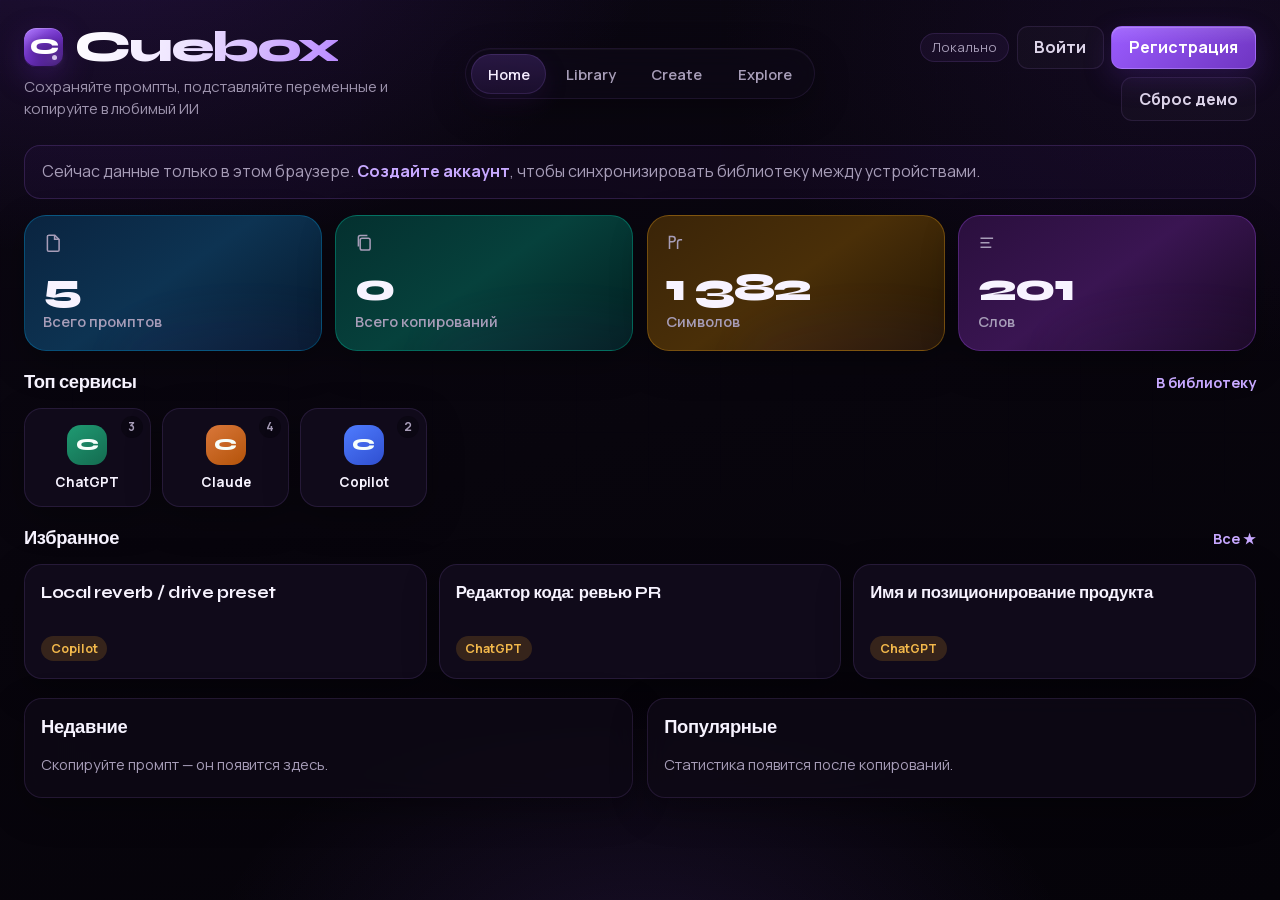
==== commit d127d61c: "Fix subpath assets for demo sites, soften reduced-motion, touch scroll on hero, per-accent chiptune " ====
--- a/sites/cuebox/index.html
+++ b/sites/cuebox/index.html
@@ -1 +1 @@
-<!DOCTYPE html><html lang="ru" class="__variable_7abc1f __variable_38dc4b __variable_5d1bfa h-full antialiased"><head><meta charSet="utf-8"/><meta name="viewport" content="width=device-width, initial-scale=1"/><link rel="preload" href="_next/static/media/4c9affa5bc8f420e-s.p.woff2" as="font" crossorigin="" type="font/woff2"/><link rel="preload" href="_next/static/media/558ca1a6aa3cb55e-s.p.woff2" as="font" crossorigin="" type="font/woff2"/><link rel="preload" href="_next/static/media/875ae681bfde4580-s.p.woff2" as="font" crossorigin="" type="font/woff2"/><link rel="preload" href="_next/static/media/8a1d8947e5852e30-s.p.woff2" as="font" crossorigin="" type="font/woff2"/><link rel="preload" href="_next/static/media/ac0e76ddaeeb7981-s.p.woff2" as="font" crossorigin="" type="font/woff2"/><link rel="stylesheet" href="_next/static/css/acbb46bc9d952045.css" data-precedence="next"/><link rel="preload" as="script" fetchPriority="low" href="_next/static/chunks/webpack-81bd179ab46194bc.js"/><script src="_next/static/chunks/4bd1b696-92152b0f5947070d.js" async=""></script><script src="_next/static/chunks/794-9c138c26efa1c28a.js" async=""></script><script src="_next/static/chunks/main-app-238b78edca718746.js" async=""></script><script src="_next/static/chunks/921-24b5e405e42cf2b5.js" async=""></script><script src="_next/static/chunks/512-4f1bf16a954cf375.js" async=""></script><script src="_next/static/chunks/app/layout-832fd880aa1010cd.js" async=""></script><script src="_next/static/chunks/500-b13bb91f5a6311b6.js" async=""></script><script src="_next/static/chunks/app/page-c07bf9dcd7ffc305.js" async=""></script><meta name="theme-color" content="#09060f"/><meta name="color-scheme" content="dark"/><title>Cuebox — AI working library</title><meta name="description" content="Рабочее пространство для промптов, чатов, переменных и повторяемых AI-сценариев."/><meta name="application-name" content="Cuebox"/><link rel="shortcut icon" href="../../icon.svg"/><link rel="icon" href="../../icon.svg"/><link rel="apple-touch-icon" href="../../icon.svg"/><meta name="next-size-adjust" content=""/><script src="_next/static/chunks/polyfills-42372ed130431b0a.js" noModule=""></script></head><body class="min-h-full"><div hidden=""><!--$--><!--/$--></div><!--$!--><template data-dgst="BAILOUT_TO_CLIENT_SIDE_RENDERING"></template><div class="app-shell"><p class="list-empty">Загрузка Cuebox…</p></div><!--/$--><!--$--><!--/$--><!--$!--><template data-dgst="BAILOUT_TO_CLIENT_SIDE_RENDERING"></template><!--/$--><script src="_next/static/chunks/webpack-81bd179ab46194bc.js" id="_R_" async=""></script><script>(self.__next_f=self.__next_f||[]).push([0])</script><script>self.__next_f.push([1,"1:\"$Sreact.fragment\"\n2:I[6467,[\"921\",\"static/chunks/921-24b5e405e42cf2b5.js\",\"512\",\"static/chunks/512-4f1bf16a954cf375.js\",\"177\",\"static/chunks/app/layout-832fd880aa1010cd.js\"],\"AuthProvider\"]\n3:I[5512,[\"921\",\"static/chunks/921-24b5e405e42cf2b5.js\",\"512\",\"static/chunks/512-4f1bf16a954cf375.js\",\"177\",\"static/chunks/app/layout-832fd880aa1010cd.js\"],\"LibraryProvider\"]\n4:I[7121,[],\"\"]\n5:I[4581,[],\"\"]\n6:I[282,[\"921\",\"static/chunks/921-24b5e405e42cf2b5.js\",\"512\",\"static/chunks/512-4f1bf16a954cf375.js\",\"177\",\"static/chunks/app/layout-832fd880aa1010cd.js\"],\"Analytics\"]\n7:I[5064,[\"921\",\"static/chunks/921-24b5e405e42cf2b5.js\",\"500\",\"static/chunks/500-b13bb91f5a6311b6.js\",\"512\",\"static/chunks/512-4f1bf16a954cf375.js\",\"974\",\"static/chunks/app/page-c07bf9dcd7ffc305.js\"],\"AppShell\"]\n8:I[484,[],\"OutletBoundary\"]\n9:\"$Sreact.suspense\"\nb:I[484,[],\"ViewportBoundary\"]\nd:I[484,[],\"MetadataBoundary\"]\nf:I[7123,[],\"default\",1]\n:HL[\"/sites/cuebox/_next/static/media/4c9affa5bc8f420e-s.p.woff2\",\"font\",{\"crossOrigin\":\"\",\"type\":\"font/woff2\"}]\n:HL[\"/sites/cuebox/_next/static/media/558ca1a6aa3cb55e-s.p.woff2\",\"font\",{\"crossOrigin\":\"\",\"type\":\"font/woff2\"}]\n:HL[\"/sites/cuebox/_next/static/media/875ae681bfde4580-s.p.woff2\",\"font\",{\"crossOrigin\":\"\",\"type\":\"font/woff2\"}]\n:HL[\"/sites/cuebox/_next/static/media/8a1d8947e5852e30-s.p.woff2\",\"font\",{\"crossOrigin\":\"\",\"type\":\"font/woff2\"}]\n:HL[\"/sites/cuebox/_next/static/media/ac0e76ddaeeb7981-s.p.woff2\",\"font\",{\"crossOrigin\":\"\",\"type\":\"font/woff2\"}]\n:HL[\"/sites/cuebox/_next/static/css/acbb46bc9d952045.css\",\"style\"]\n0:{\"P\":null,\"c\":[\"\",\"\"],\"q\":\"\",\"i\":false,\"f\":[[[\"\",{\"children\":[\"__PAGE__\",{},\"$undefined\",\"$undefined\",4608]},\"$undefined\",\"$undefined\",4624],[[\"$\",\"$1\",\"c\",{\"children\":[[[\"$\",\"link\",\"0\",{\"rel\":\"stylesheet\",\"href\":\"/sites/cuebox/_next/static/css/acbb46bc9d952045.css\",\"precedence\":\"next\",\"crossOrigin\":\"$undefined\",\"nonce\":\"$undefined\"}]],[\"$\",\"html\",null,{\"lang\":\"ru\",\"className\":\"__variable_7abc1f __variable_38dc4b __variable_5d1bfa h-full antialiased\",\"children\":[\"$\",\"body\",null,{\"className\":\"min-h-full\",\"children\":[[\"$\",\"$L2\",null,{\"children\":[\"$\",\"$L3\",null,{\"children\":[\"$\",\"$L4\",null,{\"parallelRouterKey\":\"children\",\"error\":\"$undefined\",\"errorStyles\":\"$undefined\",\"errorScripts\":\"$undefined\",\"template\":[\"$\",\"$L5\",null,{}],\"templateStyles\":\"$undefined\",\"templateScripts\":\"$undefined\",\"notFound\":[[[\"$\",\"title\",null,{\"children\":\"404: This page could not be found.\"}],[\"$\",\"div\",null,{\"style\":{\"fontFamily\":\"system-ui,\\\"Segoe UI\\\",Roboto,Helvetica,Arial,sans-serif,\\\"Apple Color Emoji\\\",\\\"Segoe UI Emoji\\\"\",\"height\":\"100vh\",\"textAlign\":\"center\",\"display\":\"flex\",\"flexDirection\":\"column\",\"alignItems\":\"center\",\"justifyContent\":\"center\"},\"children\":[\"$\",\"div\",null,{\"children\":[[\"$\",\"style\",null,{\"dangerouslySetInnerHTML\":{\"__html\":\"body{color:#000;background:#fff;margin:0}.next-error-h1{border-right:1px solid rgba(0,0,0,.3)}@media (prefers-color-scheme:dark){body{color:#fff;background:#000}.next-error-h1{border-right:1px solid rgba(255,255,255,.3)}}\"}}],[\"$\",\"h1\",null,{\"className\":\"next-error-h1\",\"style\":{\"display\":\"inline-block\",\"margin\":\"0 20px 0 0\",\"padding\":\"0 23px 0 0\",\"fontSize\":24,\"fontWeight\":500,\"verticalAlign\":\"top\",\"lineHeight\":\"49px\"},\"children\":404}],[\"$\",\"div\",null,{\"style\":{\"display\":\"inline-block\"},\"children\":[\"$\",\"h2\",null,{\"style\":{\"fontSize\":14,\"fontWeight\":400,\"lineHeight\":\"49px\",\"margin\":0},\"children\":\"This page could not be found.\"}]}]]}]}]],[]],\"forbidden\":\"$undefined\",\"unauthorized\":\"$undefined\"}]}]}],[\"$\",\"$L6\",null,{}]]}]}]]}],{\"children\":[[\"$\",\"$1\",\"c\",{\"children\":[[\"$\",\"$L7\",null,{}],null,[\"$\",\"$L8\",null,{\"children\":[\"$\",\"$9\",null,{\"name\":\"Next.MetadataOutlet\",\"children\":\"$@a\"}]}]]}],{},null,false,null]},null,false,null],[\"$\",\"$1\",\"h\",{\"children\":[null,[\"$\",\"$Lb\",null,{\"children\":\"$Lc\"}],[\"$\",\"div\",null,{\"hidden\":true,\"children\":[\"$\",\"$Ld\",null,{\"children\":[\"$\",\"$9\",null,{\"name\":\"Next.Metadata\",\"children\":\"$Le\"}]}]}],[\"$\",\"meta\",null,{\"name\":\"next-size-adjust\",\"content\":\"\"}]]}],false]],\"m\":\"$undefined\",\"G\":[\"$f\",[]],\"S\":true,\"h\":null,\"r\":\"$undefined\",\"s\":\"$undefined\",\"a\":\"$undefined\",\"l\":\"$undefined\",\"p\":\"$undefined\",\"d\":\"$undefined\",\"b\":\"Xi_tEoagxiDTDl_vmZQxE\"}\nc:[[\"$\",\"meta\",\"0\",{\"charSet\":\"utf-8\"}],[\"$\",\"meta\",\"1\",{\"name\":\"viewport\",\"content\":\"width=device-width, initial-scale=1\"}],[\"$\",\"meta\",\"2\",{\"name\":\"theme-color\",\"content\":\"#09060f\"}],[\"$\",\"meta\",\"3\",{\"name\":\"color-scheme\",\"content\":\"dark\"}]]\n10:I[6869,[],\"IconMark\"]\na:null\ne:[[\"$\",\"title\",\"0\",{\"children\":\"Cuebox — AI working library\"}],[\"$\",\"meta\",\"1\",{\"name\":\"description\",\"content\":\"Рабочее пространство для промптов, чатов, переменных и повторяемых AI-сценариев.\"}],[\"$\",\"meta\",\"2\",{\"name\":\"application-name\",\"content\":\"Cuebox\"}],[\"$\",\"link\",\"3\",{\"rel\":\"shortcut icon\",\"href\":\"/icon.svg\"}],[\"$\",\"link\",\"4\",{\"rel\":\"icon\",\"href\":\"/icon.svg\"}],[\"$\",\"link\",\"5\",{\"rel\":\"apple-touch-icon\",\"href\":\"/icon.svg\"}],[\"$\",\"$L10\",\"6\",{}]]\n"])</script></body></html>+<!DOCTYPE html><html lang="ru" class="__variable_7abc1f __variable_38dc4b __variable_5d1bfa h-full antialiased"><head><meta charSet="utf-8"/><meta name="viewport" content="width=device-width, initial-scale=1"/><link rel="preload" href="_next/static/media/4c9affa5bc8f420e-s.p.woff2" as="font" crossorigin="" type="font/woff2"/><link rel="preload" href="_next/static/media/558ca1a6aa3cb55e-s.p.woff2" as="font" crossorigin="" type="font/woff2"/><link rel="preload" href="_next/static/media/875ae681bfde4580-s.p.woff2" as="font" crossorigin="" type="font/woff2"/><link rel="preload" href="_next/static/media/8a1d8947e5852e30-s.p.woff2" as="font" crossorigin="" type="font/woff2"/><link rel="preload" href="_next/static/media/ac0e76ddaeeb7981-s.p.woff2" as="font" crossorigin="" type="font/woff2"/><link rel="stylesheet" href="_next/static/css/acbb46bc9d952045.css" data-precedence="next"/><link rel="preload" as="script" fetchPriority="low" href="_next/static/chunks/webpack-81bd179ab46194bc.js"/><script src="_next/static/chunks/4bd1b696-92152b0f5947070d.js" async=""></script><script src="_next/static/chunks/794-9c138c26efa1c28a.js" async=""></script><script src="_next/static/chunks/main-app-238b78edca718746.js" async=""></script><script src="_next/static/chunks/921-24b5e405e42cf2b5.js" async=""></script><script src="_next/static/chunks/512-4f1bf16a954cf375.js" async=""></script><script src="_next/static/chunks/app/layout-832fd880aa1010cd.js" async=""></script><script src="_next/static/chunks/500-b13bb91f5a6311b6.js" async=""></script><script src="_next/static/chunks/app/page-c07bf9dcd7ffc305.js" async=""></script><meta name="theme-color" content="#09060f"/><meta name="color-scheme" content="dark"/><title>Cuebox — AI working library</title><meta name="description" content="Рабочее пространство для промптов, чатов, переменных и повторяемых AI-сценариев."/><meta name="application-name" content="Cuebox"/><link rel="shortcut icon" href="../../icon.svg"/><link rel="icon" href="../../icon.svg"/><link rel="apple-touch-icon" href="../../icon.svg"/><meta name="next-size-adjust" content=""/><script src="_next/static/chunks/polyfills-42372ed130431b0a.js" noModule=""></script></head><body class="min-h-full"><div hidden=""><!--$--><!--/$--></div><!--$!--><template data-dgst="BAILOUT_TO_CLIENT_SIDE_RENDERING"></template><div class="app-shell"><p class="list-empty">Загрузка Cuebox…</p></div><!--/$--><!--$--><!--/$--><!--$!--><template data-dgst="BAILOUT_TO_CLIENT_SIDE_RENDERING"></template><!--/$--><script src="_next/static/chunks/webpack-81bd179ab46194bc.js" id="_R_" async=""></script><script>(self.__next_f=self.__next_f||[]).push([0])</script><script>self.__next_f.push([1,"1:\"$Sreact.fragment\"\n2:I[6467,[\"921\",\"static/chunks/921-24b5e405e42cf2b5.js\",\"512\",\"static/chunks/512-4f1bf16a954cf375.js\",\"177\",\"static/chunks/app/layout-832fd880aa1010cd.js\"],\"AuthProvider\"]\n3:I[5512,[\"921\",\"static/chunks/921-24b5e405e42cf2b5.js\",\"512\",\"static/chunks/512-4f1bf16a954cf375.js\",\"177\",\"static/chunks/app/layout-832fd880aa1010cd.js\"],\"LibraryProvider\"]\n4:I[7121,[],\"\"]\n5:I[4581,[],\"\"]\n6:I[282,[\"921\",\"static/chunks/921-24b5e405e42cf2b5.js\",\"512\",\"static/chunks/512-4f1bf16a954cf375.js\",\"177\",\"static/chunks/app/layout-832fd880aa1010cd.js\"],\"Analytics\"]\n7:I[5064,[\"921\",\"static/chunks/921-24b5e405e42cf2b5.js\",\"500\",\"static/chunks/500-b13bb91f5a6311b6.js\",\"512\",\"static/chunks/512-4f1bf16a954cf375.js\",\"974\",\"static/chunks/app/page-c07bf9dcd7ffc305.js\"],\"AppShell\"]\n8:I[484,[],\"OutletBoundary\"]\n9:\"$Sreact.suspense\"\nb:I[484,[],\"ViewportBoundary\"]\nd:I[484,[],\"MetadataBoundary\"]\nf:I[7123,[],\"default\",1]\n:HL[\"/imtrtd-site-preview/sites/cuebox/_next/static/media/4c9affa5bc8f420e-s.p.woff2\",\"font\",{\"crossOrigin\":\"\",\"type\":\"font/woff2\"}]\n:HL[\"/imtrtd-site-preview/sites/cuebox/_next/static/media/558ca1a6aa3cb55e-s.p.woff2\",\"font\",{\"crossOrigin\":\"\",\"type\":\"font/woff2\"}]\n:HL[\"/imtrtd-site-preview/sites/cuebox/_next/static/media/875ae681bfde4580-s.p.woff2\",\"font\",{\"crossOrigin\":\"\",\"type\":\"font/woff2\"}]\n:HL[\"/imtrtd-site-preview/sites/cuebox/_next/static/media/8a1d8947e5852e30-s.p.woff2\",\"font\",{\"crossOrigin\":\"\",\"type\":\"font/woff2\"}]\n:HL[\"/imtrtd-site-preview/sites/cuebox/_next/static/media/ac0e76ddaeeb7981-s.p.woff2\",\"font\",{\"crossOrigin\":\"\",\"type\":\"font/woff2\"}]\n:HL[\"/imtrtd-site-preview/sites/cuebox/_next/static/css/acbb46bc9d952045.css\",\"style\"]\n0:{\"P\":null,\"c\":[\"\",\"\"],\"q\":\"\",\"i\":false,\"f\":[[[\"\",{\"children\":[\"__PAGE__\",{},\"$undefined\",\"$undefined\",4608]},\"$undefined\",\"$undefined\",4624],[[\"$\",\"$1\",\"c\",{\"children\":[[[\"$\",\"link\",\"0\",{\"rel\":\"stylesheet\",\"href\":\"/imtrtd-site-preview/sites/cuebox/_next/static/css/acbb46bc9d952045.css\",\"precedence\":\"next\",\"crossOrigin\":\"$undefined\",\"nonce\":\"$undefined\"}]],[\"$\",\"html\",null,{\"lang\":\"ru\",\"className\":\"__variable_7abc1f __variable_38dc4b __variable_5d1bfa h-full antialiased\",\"children\":[\"$\",\"body\",null,{\"className\":\"min-h-full\",\"children\":[[\"$\",\"$L2\",null,{\"children\":[\"$\",\"$L3\",null,{\"children\":[\"$\",\"$L4\",null,{\"parallelRouterKey\":\"children\",\"error\":\"$undefined\",\"errorStyles\":\"$undefined\",\"errorScripts\":\"$undefined\",\"template\":[\"$\",\"$L5\",null,{}],\"templateStyles\":\"$undefined\",\"templateScripts\":\"$undefined\",\"notFound\":[[[\"$\",\"title\",null,{\"children\":\"404: This page could not be found.\"}],[\"$\",\"div\",null,{\"style\":{\"fontFamily\":\"system-ui,\\\"Segoe UI\\\",Roboto,Helvetica,Arial,sans-serif,\\\"Apple Color Emoji\\\",\\\"Segoe UI Emoji\\\"\",\"height\":\"100vh\",\"textAlign\":\"center\",\"display\":\"flex\",\"flexDirection\":\"column\",\"alignItems\":\"center\",\"justifyContent\":\"center\"},\"children\":[\"$\",\"div\",null,{\"children\":[[\"$\",\"style\",null,{\"dangerouslySetInnerHTML\":{\"__html\":\"body{color:#000;background:#fff;margin:0}.next-error-h1{border-right:1px solid rgba(0,0,0,.3)}@media (prefers-color-scheme:dark){body{color:#fff;background:#000}.next-error-h1{border-right:1px solid rgba(255,255,255,.3)}}\"}}],[\"$\",\"h1\",null,{\"className\":\"next-error-h1\",\"style\":{\"display\":\"inline-block\",\"margin\":\"0 20px 0 0\",\"padding\":\"0 23px 0 0\",\"fontSize\":24,\"fontWeight\":500,\"verticalAlign\":\"top\",\"lineHeight\":\"49px\"},\"children\":404}],[\"$\",\"div\",null,{\"style\":{\"display\":\"inline-block\"},\"children\":[\"$\",\"h2\",null,{\"style\":{\"fontSize\":14,\"fontWeight\":400,\"lineHeight\":\"49px\",\"margin\":0},\"children\":\"This page could not be found.\"}]}]]}]}]],[]],\"forbidden\":\"$undefined\",\"unauthorized\":\"$undefined\"}]}]}],[\"$\",\"$L6\",null,{}]]}]}]]}],{\"children\":[[\"$\",\"$1\",\"c\",{\"children\":[[\"$\",\"$L7\",null,{}],null,[\"$\",\"$L8\",null,{\"children\":[\"$\",\"$9\",null,{\"name\":\"Next.MetadataOutlet\",\"children\":\"$@a\"}]}]]}],{},null,false,null]},null,false,null],[\"$\",\"$1\",\"h\",{\"children\":[null,[\"$\",\"$Lb\",null,{\"children\":\"$Lc\"}],[\"$\",\"div\",null,{\"hidden\":true,\"children\":[\"$\",\"$Ld\",null,{\"children\":[\"$\",\"$9\",null,{\"name\":\"Next.Metadata\",\"children\":\"$Le\"}]}]}],[\"$\",\"meta\",null,{\"name\":\"next-size-adjust\",\"content\":\"\"}]]}],false]],\"m\":\"$undefined\",\"G\":[\"$f\",[]],\"S\":true,\"h\":null,\"r\":\"$undefined\",\"s\":\"$undefined\",\"a\":\"$undefined\",\"l\":\"$undefined\",\"p\":\"$undefined\",\"d\":\"$undefined\",\"b\":\"Xi_tEoagxiDTDl_vmZQxE\"}\nc:[[\"$\",\"meta\",\"0\",{\"charSet\":\"utf-8\"}],[\"$\",\"meta\",\"1\",{\"name\":\"viewport\",\"content\":\"width=device-width, initial-scale=1\"}],[\"$\",\"meta\",\"2\",{\"name\":\"theme-color\",\"content\":\"#09060f\"}],[\"$\",\"meta\",\"3\",{\"name\":\"color-scheme\",\"content\":\"dark\"}]]\n10:I[6869,[],\"IconMark\"]\na:null\ne:[[\"$\",\"title\",\"0\",{\"children\":\"Cuebox — AI working library\"}],[\"$\",\"meta\",\"1\",{\"name\":\"description\",\"content\":\"Рабочее пространство для промптов, чатов, переменных и повторяемых AI-сценариев.\"}],[\"$\",\"meta\",\"2\",{\"name\":\"application-name\",\"content\":\"Cuebox\"}],[\"$\",\"link\",\"3\",{\"rel\":\"shortcut icon\",\"href\":\"/icon.svg\"}],[\"$\",\"link\",\"4\",{\"rel\":\"icon\",\"href\":\"/icon.svg\"}],[\"$\",\"link\",\"5\",{\"rel\":\"apple-touch-icon\",\"href\":\"/icon.svg\"}],[\"$\",\"$L10\",\"6\",{}]]\n"])</script></body></html>
